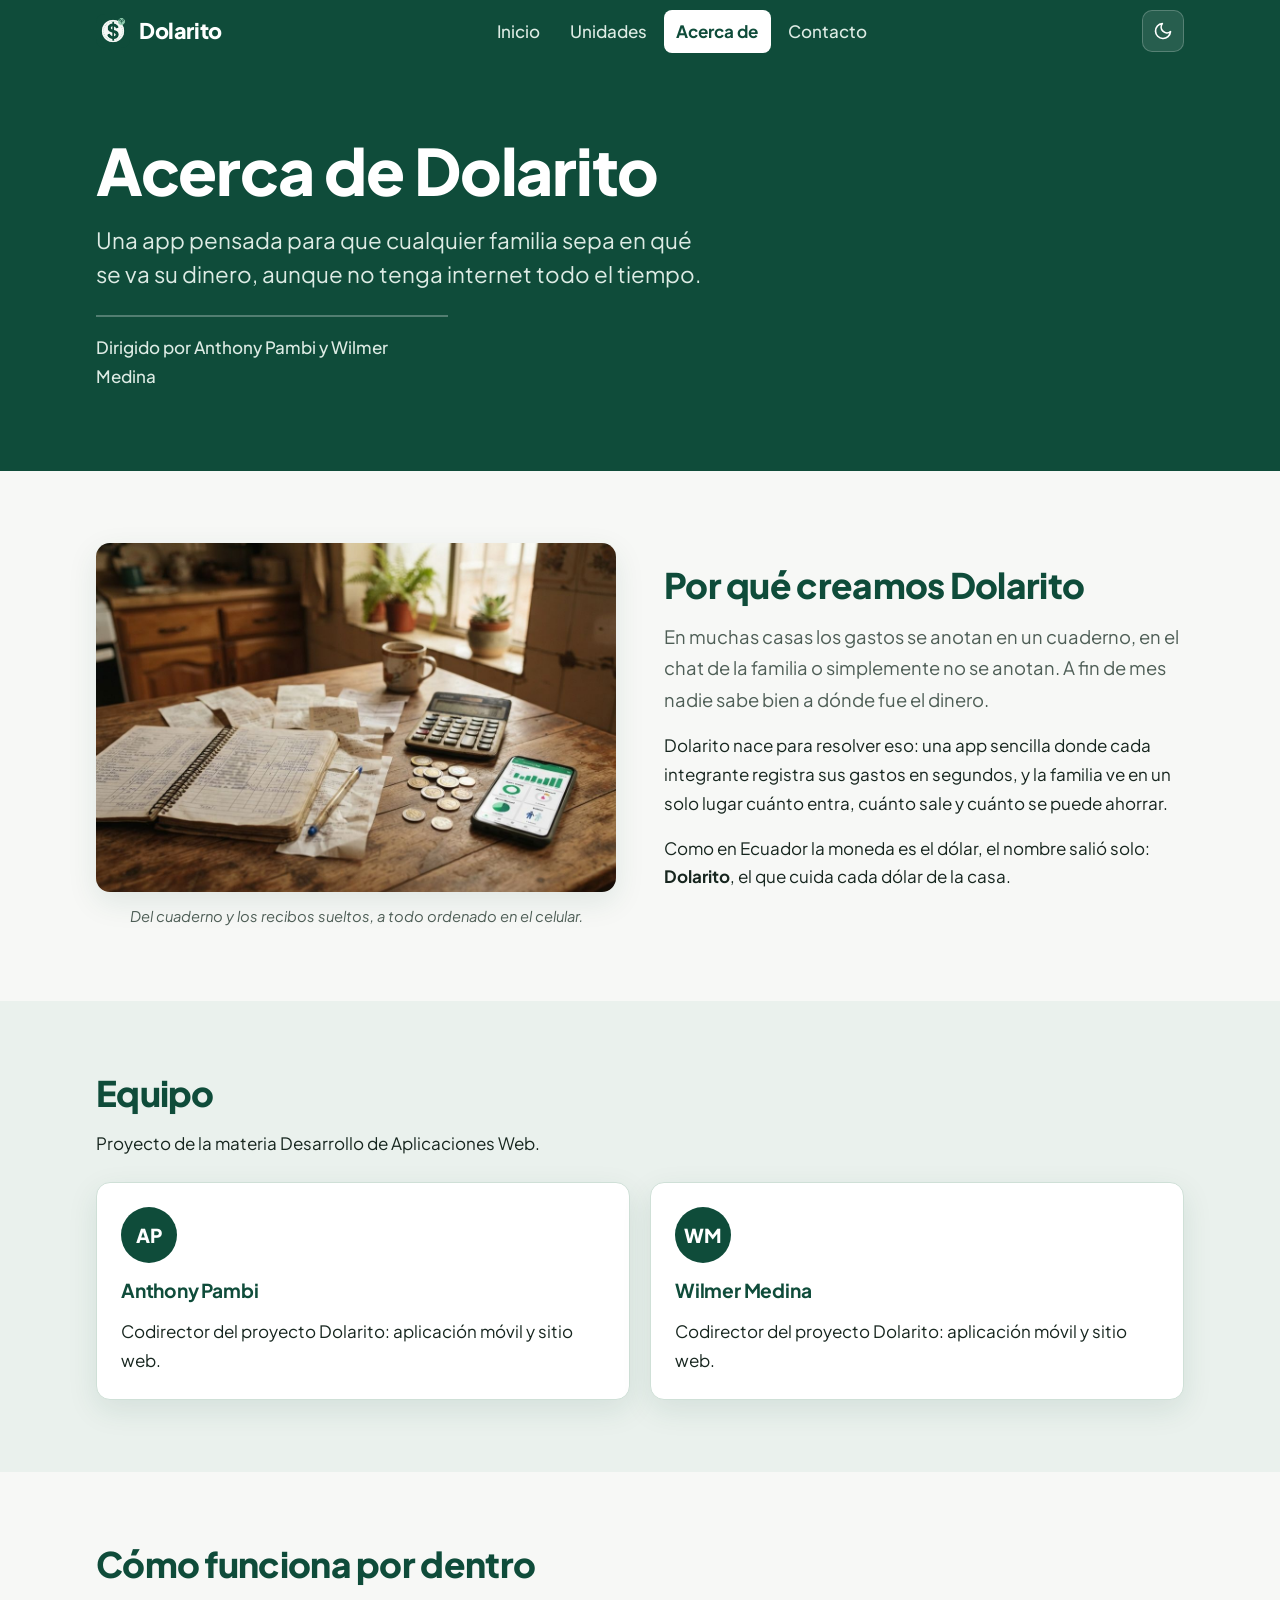
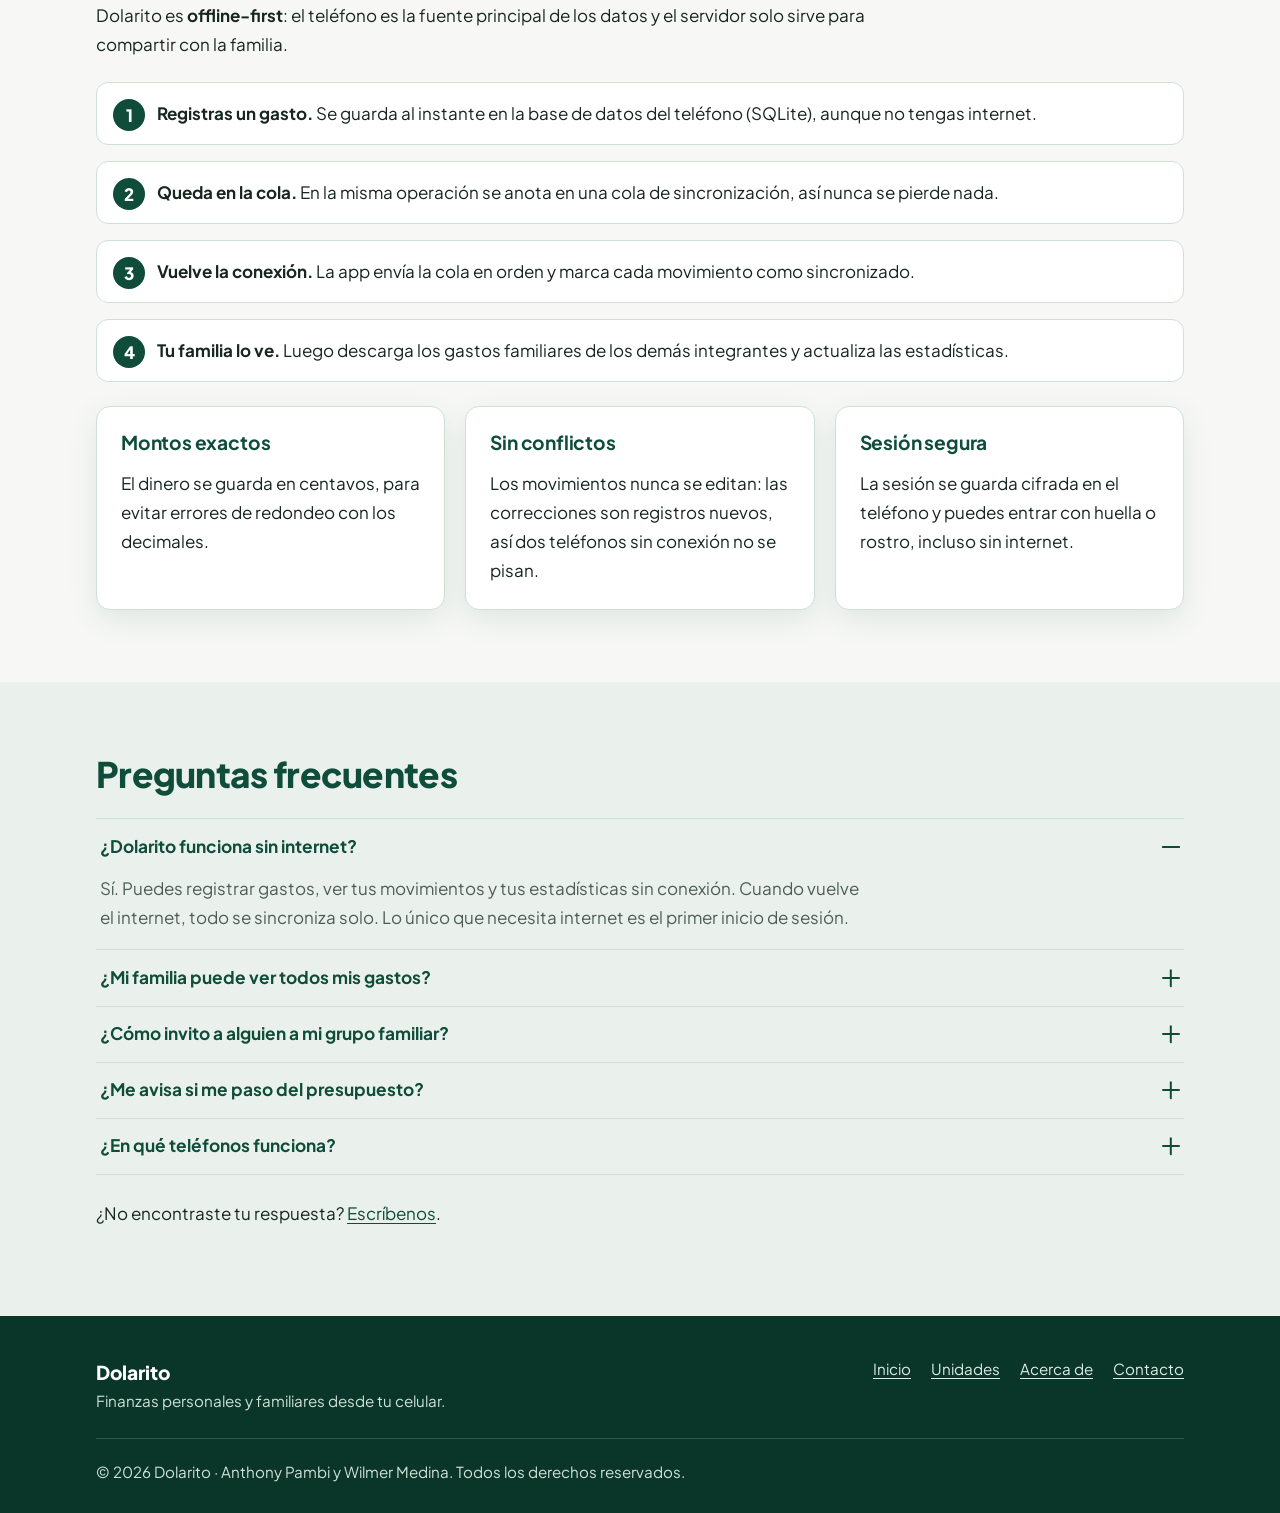
==== acerca.html @ 71ed3ffb "Actualizacion/Dolarito" ====
<!DOCTYPE html>
<html lang="es">

<head>
    <meta charset="UTF-8">
    <meta name="viewport" content="width=device-width, initial-scale=1.0">
    <title>Acerca de | Dolarito</title>
    <meta name="description" content="Conoce al equipo detrás de Dolarito, cómo funciona la app por dentro y las respuestas a las preguntas más frecuentes.">
    <meta name="theme-color" content="#0F4C3A">
    <link rel="icon" type="image/png" href="imagenes/dolarito-icono-1024.png">

    <link rel="preconnect" href="https://fonts.googleapis.com">
    <link rel="preconnect" href="https://fonts.gstatic.com" crossorigin>
    <link href="https://fonts.googleapis.com/css2?family=Plus+Jakarta+Sans:wght@400;500;600;700;800&display=swap" rel="stylesheet">
    <link rel="stylesheet" href="css/styles.css">

    <script>
        (function () {
            var d = document.documentElement, t = null;
            d.classList.add("js");
            try { t = localStorage.getItem("dolarito-tema"); } catch (e) {}
            if (!t && window.matchMedia && matchMedia("(prefers-color-scheme: dark)").matches) t = "dark";
            if (t === "dark") d.setAttribute("data-theme", "dark");
        })();
    </script>
    <script src="js/main.js" defer></script>
</head>

<body>
    <a class="salto" href="#contenido">Saltar al contenido</a>

    <header class="cabecera">
        <div class="contenedor cabecera__interior">
            <a class="marca" href="index.html"><img src="imagenes/dolarito-icono-1024.png" alt="" width="36" height="36">Dolarito</a>

            <div class="cabecera__acciones">
                <button class="boton-icono" type="button" id="boton-tema" aria-pressed="false" aria-label="Activar modo oscuro">
                    <svg class="icono-luna" viewBox="0 0 24 24" fill="none" stroke="currentColor" stroke-width="2" stroke-linecap="round" stroke-linejoin="round" aria-hidden="true"><path d="M21 12.8A9 9 0 1 1 11.2 3a7 7 0 0 0 9.8 9.8z"/></svg>
                    <svg class="icono-sol" viewBox="0 0 24 24" fill="none" stroke="currentColor" stroke-width="2" stroke-linecap="round" aria-hidden="true"><circle cx="12" cy="12" r="4.5"/><path d="M12 2v2M12 20v2M4.9 4.9l1.4 1.4M17.7 17.7l1.4 1.4M2 12h2M20 12h2M4.9 19.1l1.4-1.4M17.7 6.3l1.4-1.4"/></svg>
                </button>
                <button class="boton-icono menu-boton" type="button" aria-expanded="false" aria-controls="menu-principal" aria-label="Abrir menú">
                    <span class="hamburguesa" aria-hidden="true"></span>
                </button>
            </div>

            <nav class="navegacion" id="menu-principal" aria-label="Principal">
                <ul class="menu">
                    <li><a href="index.html">Inicio</a></li>
                    <li><a href="unidades.html">Unidades</a></li>
                    <li><a href="acerca.html" aria-current="page">Acerca de</a></li>
                    <li><a href="index.html#contacto">Contacto</a></li>
                </ul>
            </nav>
        </div>
    </header>

    <main id="contenido">

        <section class="portada" aria-labelledby="titulo-portada">
            <div class="contenedor portada__interior">
                <div class="portada__texto">
                    <h1 class="titulo" id="titulo-portada">Acerca de Dolarito</h1>
                    <p class="portada__lema">Una app pensada para que cualquier familia sepa en qué se va su dinero, aunque no tenga internet todo el tiempo.</p>
                    <p class="autor">Dirigido por Anthony Pambi y Wilmer Medina</p>
                </div>
            </div>
        </section>

        <section class="seccion" aria-labelledby="titulo-historia">
            <div class="contenedor revelar">
                <article class="historia">
                    <figure class="figura">
                        <img class="foto" src="imagenes/historia.jpg" alt="Mesa de cocina con un cuaderno de cuentas, recibos, calculadora, monedas y un celular con una app de finanzas" width="1100" height="738" loading="lazy">
                        <figcaption>Del cuaderno y los recibos sueltos, a todo ordenado en el celular.</figcaption>
                    </figure>
                    <div>
                    <h2 class="titulo" id="titulo-historia">Por qué creamos Dolarito</h2>
                    <p class="entradilla">En muchas casas los gastos se anotan en un cuaderno, en el chat de la familia o simplemente no se anotan. A fin de mes nadie sabe bien a dónde fue el dinero.</p>
                    <p>Dolarito nace para resolver eso: una app sencilla donde cada integrante registra sus gastos en segundos, y la familia ve en un solo lugar cuánto entra, cuánto sale y cuánto se puede ahorrar.</p>
                    <p>Como en Ecuador la moneda es el dólar, el nombre salió solo: <strong>Dolarito</strong>, el que cuida cada dólar de la casa.</p>
                    </div>
                </article>
            </div>
        </section>

        <section class="seccion seccion--suave" aria-labelledby="titulo-equipo">
            <div class="contenedor revelar">
                <h2 class="titulo" id="titulo-equipo">Equipo</h2>
                <p>Proyecto de la materia Desarrollo de Aplicaciones Web.</p>

                <div class="tarjetas">
                    <article class="tarjeta">
                        <div class="avatar" aria-hidden="true">AP</div>
                        <h3>Anthony Pambi</h3>
                        <p>Codirector del proyecto Dolarito: aplicación móvil y sitio web.</p>
                    </article>
                    <article class="tarjeta">
                        <div class="avatar" aria-hidden="true">WM</div>
                        <h3>Wilmer Medina</h3>
                        <p>Codirector del proyecto Dolarito: aplicación móvil y sitio web.</p>
                    </article>
                </div>
            </div>
        </section>

        <section class="seccion" aria-labelledby="titulo-funciona">
            <div class="contenedor revelar">
                <h2 class="titulo" id="titulo-funciona">Cómo funciona por dentro</h2>
                <p>Dolarito es <strong>offline-first</strong>: el teléfono es la fuente principal de los datos y el servidor solo sirve para compartir con la familia.</p>

                <ol class="pasos">
                    <li><strong>Registras un gasto.</strong> Se guarda al instante en la base de datos del teléfono (SQLite), aunque no tengas internet.</li>
                    <li><strong>Queda en la cola.</strong> En la misma operación se anota en una cola de sincronización, así nunca se pierde nada.</li>
                    <li><strong>Vuelve la conexión.</strong> La app envía la cola en orden y marca cada movimiento como sincronizado.</li>
                    <li><strong>Tu familia lo ve.</strong> Luego descarga los gastos familiares de los demás integrantes y actualiza las estadísticas.</li>
                </ol>

                <div class="tarjetas tarjetas--tres">
                    <article class="tarjeta">
                        <h3>Montos exactos</h3>
                        <p>El dinero se guarda en centavos, para evitar errores de redondeo con los decimales.</p>
                    </article>
                    <article class="tarjeta">
                        <h3>Sin conflictos</h3>
                        <p>Los movimientos nunca se editan: las correcciones son registros nuevos, así dos teléfonos sin conexión no se pisan.</p>
                    </article>
                    <article class="tarjeta">
                        <h3>Sesión segura</h3>
                        <p>La sesión se guarda cifrada en el teléfono y puedes entrar con huella o rostro, incluso sin internet.</p>
                    </article>
                </div>
            </div>
        </section>

        <section class="seccion seccion--suave" id="preguntas" aria-labelledby="titulo-preguntas">
            <div class="contenedor revelar">
                <h2 class="titulo" id="titulo-preguntas">Preguntas frecuentes</h2>

                <div class="acordeon">
                    <div class="acordeon__item">
                        <h3>
                            <button class="acordeon__boton" type="button" aria-expanded="true" aria-controls="faq-1" id="faq-boton-1">
                                ¿Dolarito funciona sin internet?
                                <span class="acordeon__icono" aria-hidden="true"></span>
                            </button>
                        </h3>
                        <div class="acordeon__panel" id="faq-1" role="region" aria-labelledby="faq-boton-1">
                            <div class="acordeon__contenido">
                                <p>Sí. Puedes registrar gastos, ver tus movimientos y tus estadísticas sin conexión. Cuando vuelve el internet, todo se sincroniza solo. Lo único que necesita internet es el primer inicio de sesión.</p>
                            </div>
                        </div>
                    </div>

                    <div class="acordeon__item">
                        <h3>
                            <button class="acordeon__boton" type="button" aria-expanded="true" aria-controls="faq-2" id="faq-boton-2">
                                ¿Mi familia puede ver todos mis gastos?
                                <span class="acordeon__icono" aria-hidden="true"></span>
                            </button>
                        </h3>
                        <div class="acordeon__panel" id="faq-2" role="region" aria-labelledby="faq-boton-2">
                            <div class="acordeon__contenido">
                                <p>No. Solo se comparten los gastos que marcas como familiares. Además, el administrador del grupo elige si los demás ven el detalle de cada gasto o solo los totales.</p>
                            </div>
                        </div>
                    </div>

                    <div class="acordeon__item">
                        <h3>
                            <button class="acordeon__boton" type="button" aria-expanded="true" aria-controls="faq-3" id="faq-boton-3">
                                ¿Cómo invito a alguien a mi grupo familiar?
                                <span class="acordeon__icono" aria-hidden="true"></span>
                            </button>
                        </h3>
                        <div class="acordeon__panel" id="faq-3" role="region" aria-labelledby="faq-boton-3">
                            <div class="acordeon__contenido">
                                <p>Desde la pantalla Grupo familiar puedes compartir una invitación con un código QR, por WhatsApp, por correo o copiando el enlace.</p>
                            </div>
                        </div>
                    </div>

                    <div class="acordeon__item">
                        <h3>
                            <button class="acordeon__boton" type="button" aria-expanded="true" aria-controls="faq-4" id="faq-boton-4">
                                ¿Me avisa si me paso del presupuesto?
                                <span class="acordeon__icono" aria-hidden="true"></span>
                            </button>
                        </h3>
                        <div class="acordeon__panel" id="faq-4" role="region" aria-labelledby="faq-boton-4">
                            <div class="acordeon__contenido">
                                <p>Sí. Al guardar un gasto, la app te avisa cuando una categoría llega al 80 % y al 100 % del presupuesto que definiste.</p>
                            </div>
                        </div>
                    </div>

                    <div class="acordeon__item">
                        <h3>
                            <button class="acordeon__boton" type="button" aria-expanded="true" aria-controls="faq-5" id="faq-boton-5">
                                ¿En qué teléfonos funciona?
                                <span class="acordeon__icono" aria-hidden="true"></span>
                            </button>
                        </h3>
                        <div class="acordeon__panel" id="faq-5" role="region" aria-labelledby="faq-boton-5">
                            <div class="acordeon__contenido">
                                <p>Está hecha con Flutter, así que un mismo código funciona en Android y en iPhone.</p>
                            </div>
                        </div>
                    </div>
                </div>

                <p style="margin-top:1.5rem">¿No encontraste tu respuesta? <a href="index.html#contacto">Escríbenos</a>.</p>
            </div>
        </section>

    </main>

    <footer class="pie">
        <div class="contenedor pie__interior">
            <div>
                <p class="pie__marca">Dolarito</p>
                <p>Finanzas personales y familiares desde tu celular.</p>
            </div>
            <nav aria-label="Pie de página">
                <ul class="pie__menu">
                    <li><a href="index.html">Inicio</a></li>
                    <li><a href="unidades.html">Unidades</a></li>
                    <li><a href="acerca.html">Acerca de</a></li>
                    <li><a href="index.html#contacto">Contacto</a></li>
                </ul>
            </nav>
            <p class="pie__legal">© <span data-anio>2026</span> Dolarito · Anthony Pambi y Wilmer Medina. Todos los derechos reservados.</p>
        </div>
    </footer>
</body>

</html>
---- css/styles.css ----
/* ============================================================
   Dolarito · hoja de estilos
   Paleta: verde #0F4C3A · fondo #F7F8F6 · tipografía Plus Jakarta Sans
   ============================================================ */

:root {
    --verde: #0F4C3A;
    --verde-hondo: #0A3629;
    --fondo: #F7F8F6;
    --suave: #EAF1ED;
    --menta: #CFE0D7;
    --tinta: #17261F;
    --apagado: #4E5E56;
    --blanco: #FFFFFF;

    /* Tokens que cambian con el tema */
    --acento: #0F4C3A;
    --acento-hondo: #0A3629;
    --superficie: #FFFFFF;
    --borde: #CFE0D7;
    --campo-borde: #9DB5A9;
    --placeholder: #6B7B73;
    --peligro: #B3412E;
    --ingreso: #1E7A4C;
    --sombra: 0 10px 30px rgba(15, 76, 58, 0.10);

    --fuente: "Plus Jakarta Sans", system-ui, -apple-system, "Segoe UI", Roboto, sans-serif;
    --ancho: 68rem;
    --radio: 14px;

    color-scheme: light;
}

/* ---------- Tema oscuro (se activa con el botón de la cabecera) ---------- */
:root[data-theme="dark"] {
    --fondo: #0D1411;
    --suave: #131E19;
    --menta: #2A3B33;
    --tinta: #E3ECE7;
    --apagado: #A7B7AF;

    --acento: #8FD3B2;
    --acento-hondo: #B5E5CD;
    --superficie: #18241E;
    --borde: #2A3B33;
    --campo-borde: #4C6358;
    --placeholder: #8A9A92;
    --peligro: #FF9C87;
    --ingreso: #9BE3BC;
    --sombra: 0 10px 30px rgba(0, 0, 0, 0.35);

    color-scheme: dark;
}

/* ---------- Base ---------- */
*,
*::before,
*::after {
    box-sizing: border-box;
}

html {
    scroll-padding-top: 5rem;
}

@media (prefers-reduced-motion: no-preference) {
    html {
        scroll-behavior: smooth;
    }
}

body {
    margin: 0;
    font-family: var(--fuente);
    font-size: 1.0625rem;
    line-height: 1.7;
    color: var(--tinta);
    background: var(--fondo);
    transition: background-color 0.3s, color 0.3s;
}

img {
    display: block;
    max-width: 100%;
    height: auto;
}

p {
    margin: 0 0 1rem;
    max-width: 65ch;
}

a {
    color: var(--acento);
    text-underline-offset: 3px;
}

a:hover {
    color: var(--acento-hondo);
}

:focus-visible {
    outline: 3px solid var(--acento);
    outline-offset: 3px;
}

.contenedor {
    width: min(100% - 2.5rem, var(--ancho));
    margin-inline: auto;
}

/* ---------- Títulos ---------- */
h1,
h2,
h3 {
    margin: 0 0 1rem;
    line-height: 1.15;
    letter-spacing: -0.02em;
    color: var(--acento);
}

h1 {
    font-size: clamp(2.4rem, 6.5vw, 4rem);
    font-weight: 800;
}

h2 {
    font-size: clamp(1.6rem, 3.6vw, 2.2rem);
    font-weight: 800;
}

h3 {
    margin-top: 2rem;
    font-size: 1.2rem;
    font-weight: 700;
    letter-spacing: -0.01em;
}

.entradilla {
    font-size: 1.15rem;
    color: var(--apagado);
}

/* ---------- Accesibilidad: salto al contenido ---------- */
.salto {
    position: absolute;
    left: 1rem;
    top: -4rem;
    padding: 0.6rem 1rem;
    background: var(--blanco);
    color: var(--verde);
    font-weight: 700;
    border-radius: 8px;
    z-index: 20;
}

.salto:focus {
    top: 1rem;
}

.visualmente-oculto {
    position: absolute;
    width: 1px;
    height: 1px;
    overflow: hidden;
    clip-path: inset(50%);
    white-space: nowrap;
}

/* ---------- Cabecera y menú (fijo arriba) ---------- */
.cabecera {
    position: sticky;
    top: 0;
    z-index: 10;
    background: var(--verde);
    transition: box-shadow 0.3s;
}

.cabecera--sombra {
    box-shadow: 0 6px 20px rgba(0, 0, 0, 0.22);
}

.cabecera__interior {
    display: flex;
    flex-wrap: wrap;
    align-items: center;
    justify-content: space-between;
    gap: 0.25rem 1.5rem;
    padding-block: 0.6rem;
}

.marca {
    display: inline-flex;
    align-items: center;
    gap: 0.6rem;
    color: var(--blanco);
    font-size: 1.35rem;
    font-weight: 800;
    letter-spacing: -0.02em;
    text-decoration: none;
}

.marca:hover {
    color: var(--blanco);
}

.marca img {
    width: 2.1rem;
    height: 2.1rem;
    border-radius: 22%;
}

.cabecera__acciones {
    display: flex;
    gap: 0.4rem;
    order: 3;
}

.boton-icono {
    display: grid;
    place-items: center;
    width: 2.6rem;
    height: 2.6rem;
    padding: 0;
    color: var(--blanco);
    background: rgba(255, 255, 255, 0.10);
    border: 1px solid rgba(255, 255, 255, 0.22);
    border-radius: 10px;
    cursor: pointer;
    transition: background-color 0.2s;
}

.boton-icono:hover {
    background: rgba(255, 255, 255, 0.2);
}

.boton-icono svg {
    width: 1.25rem;
    height: 1.25rem;
}

/* Sol en tema oscuro, luna en tema claro */
.icono-sol {
    display: none;
}

[data-theme="dark"] .icono-sol {
    display: block;
}

[data-theme="dark"] .icono-luna {
    display: none;
}

/* Sin JavaScript los botones no hacen nada: se ocultan */
html:not(.js) .boton-icono {
    display: none;
}

.menu-boton {
    display: none;
}

.hamburguesa,
.hamburguesa::before,
.hamburguesa::after {
    display: block;
    width: 1.25rem;
    height: 2px;
    background: currentColor;
    border-radius: 2px;
    transition: transform 0.25s, opacity 0.25s;
}

.hamburguesa {
    position: relative;
}

.hamburguesa::before,
.hamburguesa::after {
    content: "";
    position: absolute;
    left: 0;
}

.hamburguesa::before {
    top: -6px;
}

.hamburguesa::after {
    top: 6px;
}

.menu-boton[aria-expanded="true"] .hamburguesa {
    background: transparent;
}

.menu-boton[aria-expanded="true"] .hamburguesa::before {
    transform: translateY(6px) rotate(45deg);
}

.menu-boton[aria-expanded="true"] .hamburguesa::after {
    transform: translateY(-6px) rotate(-45deg);
}

.navegacion {
    order: 2;
}

.menu {
    display: flex;
    flex-wrap: wrap;
    gap: 0.25rem;
    margin: 0;
    padding: 0;
    list-style: none;
}

.menu a {
    display: block;
    padding: 0.45rem 0.8rem;
    color: #DDEBE4;
    font-weight: 500;
    text-decoration: none;
    border-radius: 8px;
    transition: background-color 0.2s, color 0.2s;
}

.menu a:hover {
    color: var(--blanco);
    background: rgba(255, 255, 255, 0.12);
}

.menu a[aria-current="page"] {
    color: var(--verde);
    background: var(--blanco);
    font-weight: 700;
}

.cabecera :focus-visible {
    outline-color: var(--blanco);
}

/* ---------- Portada ---------- */
.portada {
    background: var(--verde);
    color: var(--blanco);
    overflow: hidden;
}

.portada__interior {
    display: grid;
    gap: 2rem;
    align-items: center;
    padding-block: 3rem 3.5rem;
}

.portada .titulo {
    color: var(--blanco);
}

.portada__lema {
    font-size: clamp(1.1rem, 2.4vw, 1.4rem);
    line-height: 1.5;
    color: #DDEBE4;
}

.portada__acciones {
    display: flex;
    flex-wrap: wrap;
    gap: 0.75rem;
    margin-top: 1.5rem;
}

.autor {
    margin: 1.5rem 0 0;
    padding-top: 1rem;
    border-top: 2px solid rgba(255, 255, 255, 0.28);
    max-width: 22rem;
    font-weight: 500;
    color: #DDEBE4;
}

.portada__icono {
    width: min(55%, 15rem);
    border-radius: 22%;
    box-shadow: 0 18px 40px rgba(0, 0, 0, 0.3);
}

@media (prefers-reduced-motion: no-preference) {
    .portada__icono {
        animation: flotar 6s ease-in-out infinite;
    }
}

@keyframes flotar {
    0%,
    100% {
        transform: translateY(0) rotate(-2deg);
    }

    50% {
        transform: translateY(-12px) rotate(2deg);
    }
}

/* ---------- Botones ---------- */
.boton {
    display: inline-block;
    justify-self: start;
    padding: 0.8rem 1.6rem;
    font: inherit;
    font-weight: 700;
    color: var(--blanco);
    background: var(--verde);
    border: 2px solid var(--verde);
    border-radius: 10px;
    text-decoration: none;
    cursor: pointer;
    transition: background-color 0.2s, transform 0.2s;
}

.boton:hover {
    color: var(--blanco);
    background: var(--verde-hondo);
    border-color: var(--verde-hondo);
}

.boton:active {
    transform: translateY(1px);
}

.boton:disabled {
    opacity: 0.7;
    cursor: progress;
}

.boton--claro {
    color: var(--verde);
    background: var(--blanco);
    border-color: var(--blanco);
}

.boton--claro:hover {
    color: var(--verde-hondo);
    background: #DDEBE4;
    border-color: #DDEBE4;
}

.boton--borde {
    color: var(--blanco);
    background: transparent;
    border-color: rgba(255, 255, 255, 0.55);
}

.boton--borde:hover {
    background: rgba(255, 255, 255, 0.12);
    border-color: var(--blanco);
}

/* ---------- Secciones ---------- */
.seccion {
    padding-block: 3.5rem;
}

.seccion--suave {
    background: var(--suave);
    transition: background-color 0.3s;
}

.figura {
    margin: 0 0 1.75rem;
}

/* La imagen se muestra completa, sin recortes */
.figura img {
    width: 100%;
    height: auto;
    border-radius: var(--radio);
    box-shadow: var(--sombra);
}

/* La foto es vertical: se limita el ancho para que no quede demasiado alta */
.proyecto .figura {
    width: 100%;
    max-width: 24rem;
    margin: 0 auto;
}

.proyecto {
    display: grid;
    gap: 1.75rem;
    align-items: center;
}

.figura figcaption {
    margin-top: 0.75rem;
    font-size: 0.92rem;
    font-style: italic;
    text-align: center;
    color: var(--apagado);
}

/* Frase destacada al inicio de un bloque de texto */
.destacado {
    margin-bottom: 1.25rem;
    font-size: clamp(1.25rem, 2.6vw, 1.6rem);
    font-weight: 700;
    line-height: 1.35;
    color: var(--tinta);
}

/* Puntos clave con icono */
.puntos-clave {
    display: grid;
    gap: 1.1rem;
    margin: 1.5rem 0 1.75rem;
    padding: 0;
    list-style: none;
}

.puntos-clave li {
    display: grid;
    grid-template-columns: auto 1fr;
    gap: 1rem;
    align-items: start;
}

.puntos-clave__icono {
    display: grid;
    place-items: center;
    width: 2.75rem;
    height: 2.75rem;
    color: var(--acento);
    background: var(--suave);
    border-radius: 12px;
}

.puntos-clave__icono svg {
    width: 1.4rem;
    height: 1.4rem;
}

.puntos-clave strong {
    display: block;
    color: var(--acento);
}

.puntos-clave p {
    margin: 0;
    font-size: 0.98rem;
    color: var(--apagado);
}

/* Fotos e ilustraciones */
.foto {
    width: 100%;
    height: auto;
    border-radius: var(--radio);
    box-shadow: var(--sombra);
}

/* En tema oscuro se bajan un poco las fotos claras para que no deslumbren */
[data-theme="dark"] .figura img,
[data-theme="dark"] .foto,
[data-theme="dark"] .ilustracion {
    filter: brightness(0.88);
}

.con-imagen {
    display: grid;
    gap: 2rem;
    align-items: center;
}

.ilustracion {
    width: min(100%, 17rem);
    margin-inline: auto;
    border-radius: 28px;
    box-shadow: var(--sombra);
}

@media (prefers-reduced-motion: no-preference) {
    .ilustracion {
        animation: flotar 7s ease-in-out infinite;
    }
}

.encabezado-con-imagen {
    display: grid;
    gap: 1.5rem;
    align-items: center;
}

.encabezado-con-imagen .foto {
    aspect-ratio: 16 / 10;
    object-fit: cover;
}

.historia {
    display: grid;
    gap: 2rem;
    align-items: center;
}

.historia .figura {
    margin: 0;
}

.portada__foto {
    justify-self: center;
    width: min(100%, 22rem);
    border-radius: 24px;
    box-shadow: 0 18px 40px rgba(0, 0, 0, 0.3);
}

/* Aparición suave al hacer scroll (solo si hay JavaScript) */
.js .revelar {
    opacity: 0;
    transform: translateY(18px);
    transition: opacity 0.6s ease, transform 0.6s ease;
}

.js .revelar.visible {
    opacity: 1;
    transform: none;
}

/* ---------- Listas de definición (beneficios y stack) ---------- */
.lista-datos {
    display: grid;
    gap: 1.25rem 2rem;
    margin: 0;
}

.lista-datos > div {
    padding-top: 0.75rem;
    border-top: 3px solid var(--acento);
}

.lista-datos dt {
    font-weight: 800;
    font-size: 1.1rem;
    color: var(--acento);
}

.lista-datos dd {
    margin: 0.25rem 0 0;
    color: var(--apagado);
}

.dos-columnas {
    display: grid;
    gap: 1rem 3rem;
}

.dos-columnas h3 {
    margin-top: 0.5rem;
}

/* ---------- Calculadora de ahorro ---------- */
.calculadora {
    display: grid;
    gap: 1.5rem;
    margin-top: 1.5rem;
    padding: 1.5rem;
    background: var(--superficie);
    border: 1px solid var(--borde);
    border-radius: var(--radio);
    box-shadow: var(--sombra);
}

.calculadora fieldset {
    display: grid;
    gap: 1.1rem;
    margin: 0;
    padding: 0;
    border: 0;
}

.calculadora input[type="range"] {
    padding: 0;
    accent-color: var(--verde);
    background: transparent;
    border: 0;
}

.calculadora__resultado {
    display: grid;
    align-content: center;
    gap: 0.4rem;
    padding: 1.5rem;
    color: var(--blanco);
    background: var(--verde);
    border-radius: 12px;
}

.calculadora__resultado p {
    margin: 0;
    color: #CFE3D9;
}

.calculadora__cifra {
    font-size: clamp(2rem, 6vw, 2.8rem);
    font-weight: 800;
    line-height: 1.1;
    color: var(--blanco);
}

.barra {
    height: 0.6rem;
    margin-top: 0.5rem;
    overflow: hidden;
    background: rgba(255, 255, 255, 0.18);
    border-radius: 99px;
}

.barra__relleno {
    display: block;
    width: 0;
    height: 100%;
    background: #9BE3BC;
    border-radius: inherit;
    transition: width 0.4s ease;
}

/* ---------- Tarjetas (artículos) ---------- */
.tarjetas {
    display: grid;
    gap: 1.25rem;
    margin-top: 1.5rem;
}

.tarjeta {
    padding: 1.5rem;
    background: var(--superficie);
    border: 1px solid var(--borde);
    border-radius: var(--radio);
    box-shadow: var(--sombra);
    transition: transform 0.25s, box-shadow 0.25s;
}

.tarjeta:hover {
    transform: translateY(-4px);
}

.tarjeta h3 {
    margin-top: 0;
}

.tarjeta p:last-child {
    margin-bottom: 0;
}

.avatar {
    display: grid;
    place-items: center;
    width: 3.5rem;
    height: 3.5rem;
    margin-bottom: 1rem;
    font-size: 1.2rem;
    font-weight: 800;
    color: var(--blanco);
    background: var(--verde);
    border-radius: 50%;
}

.pasos {
    display: grid;
    gap: 1rem;
    margin: 1.5rem 0 0;
    padding: 0;
    list-style: none;
    counter-reset: paso;
}

.pasos li {
    position: relative;
    padding: 1rem 1rem 1rem 3.75rem;
    background: var(--superficie);
    border: 1px solid var(--borde);
    border-radius: 12px;
    counter-increment: paso;
}

.pasos li::before {
    content: counter(paso);
    position: absolute;
    left: 1rem;
    top: 1rem;
    display: grid;
    place-items: center;
    width: 2rem;
    height: 2rem;
    font-weight: 800;
    color: var(--blanco);
    background: var(--verde);
    border-radius: 50%;
}

/* ---------- Carrusel de pantallas ---------- */
.carrusel {
    margin-top: 2rem;
}

.carrusel__pista {
    display: flex;
    overflow-x: auto;
    scroll-snap-type: x mandatory;
    scrollbar-width: none;
    border-radius: var(--radio);
}

.carrusel__pista::-webkit-scrollbar {
    display: none;
}

.diapositiva {
    display: grid;
    gap: 2rem;
    align-items: center;
    flex: 0 0 100%;
    padding: 1.5rem;
    scroll-snap-align: start;
    background: var(--superficie);
    border: 1px solid var(--borde);
    border-radius: var(--radio);
}

.diapositiva h3 {
    margin-top: 0;
}

.diapositiva ul {
    margin: 0;
    padding-left: 1.2rem;
    color: var(--apagado);
}

.carrusel__controles {
    display: flex;
    flex-wrap: wrap;
    align-items: center;
    justify-content: center;
    gap: 0.75rem;
    margin-top: 1rem;
}

html:not(.js) .carrusel__controles {
    display: none;
}

.carrusel__boton {
    display: grid;
    place-items: center;
    width: 2.75rem;
    height: 2.75rem;
    padding: 0;
    font: inherit;
    font-size: 1.2rem;
    font-weight: 700;
    color: var(--blanco);
    background: var(--verde);
    border: 0;
    border-radius: 50%;
    cursor: pointer;
}

.carrusel__boton:hover {
    background: var(--verde-hondo);
}

.carrusel__boton svg {
    width: 1.1rem;
    height: 1.1rem;
}

.carrusel__puntos {
    display: flex;
    gap: 0.5rem;
}

.carrusel__punto {
    width: 0.75rem;
    height: 0.75rem;
    padding: 0;
    background: var(--campo-borde);
    border: 0;
    border-radius: 99px;
    cursor: pointer;
    transition: width 0.3s, background-color 0.3s;
}

.carrusel__punto[aria-current="true"] {
    width: 2rem;
    background: var(--acento);
}

/* Teléfono dibujado con CSS */
.telefono {
    justify-self: center;
    width: min(100%, 15.5rem);
    padding: 0.9rem 0.75rem 1.1rem;
    font-size: 0.78rem;
    line-height: 1.4;
    color: #17201C;
    background: #F7F8F6;
    border: 8px solid #17201C;
    border-radius: 2rem;
    box-shadow: 0 18px 40px rgba(0, 0, 0, 0.18);
}

.telefono::before {
    content: "";
    display: block;
    width: 4.5rem;
    height: 0.9rem;
    margin: -0.4rem auto 0.7rem;
    background: #17201C;
    border-radius: 99px;
}

.telefono__titulo {
    margin-bottom: 0.6rem;
    font-size: 0.95rem;
    font-weight: 800;
    color: #0F4C3A;
}

.telefono__hero {
    padding: 0.8rem;
    color: #FFFFFF;
    background: #0F4C3A;
    border-radius: 12px;
}

.telefono__hero small {
    display: block;
    color: #CFE3D9;
}

.telefono__hero strong {
    display: block;
    font-size: 1.35rem;
    font-weight: 800;
}

.telefono__fila {
    display: flex;
    justify-content: space-between;
    gap: 0.5rem;
    margin-top: 0.4rem;
    padding: 0.5rem 0.6rem;
    background: #FFFFFF;
    border: 1px solid #E4E8E5;
    border-radius: 9px;
}

.telefono__chips {
    display: flex;
    flex-wrap: wrap;
    gap: 0.3rem;
    margin-top: 0.5rem;
}

.telefono__chips span {
    padding: 0.15rem 0.55rem;
    background: #EEF3F0;
    border-radius: 99px;
}

.telefono__chips .activo {
    color: #FFFFFF;
    background: #0F4C3A;
}

.telefono__barras {
    display: flex;
    align-items: flex-end;
    gap: 0.35rem;
    height: 5rem;
    margin-top: 0.6rem;
    padding: 0.5rem;
    background: #FFFFFF;
    border: 1px solid #E4E8E5;
    border-radius: 9px;
}

.telefono__barras span {
    flex: 1;
    background: #4E9A76;
    border-radius: 4px 4px 0 0;
}

.telefono__barras span:nth-child(even) {
    background: #0F4C3A;
}

.telefono__tarjeta-credito {
    padding: 0.8rem;
    color: #FFFFFF;
    background: linear-gradient(135deg, #243240, #3B4F63);
    border-radius: 12px;
}

.telefono__tarjeta-credito strong {
    display: block;
    margin-top: 1rem;
    letter-spacing: 0.12em;
}

.neg {
    color: #B3412E;
    font-weight: 700;
}

.pos {
    color: #1E7A4C;
    font-weight: 700;
}

/* ---------- Acordeón (preguntas frecuentes) ---------- */
.acordeon {
    margin-top: 1.5rem;
    border-top: 1px solid var(--borde);
}

.acordeon__item {
    border-bottom: 1px solid var(--borde);
}

.acordeon__item h3 {
    margin: 0;
    font-size: 1.08rem;
}

.acordeon__boton {
    display: flex;
    align-items: center;
    justify-content: space-between;
    gap: 1rem;
    width: 100%;
    padding: 1.1rem 0.25rem;
    font: inherit;
    font-weight: 700;
    text-align: left;
    color: var(--acento);
    background: none;
    border: 0;
    cursor: pointer;
}

.acordeon__icono {
    flex: none;
    position: relative;
    width: 1.1rem;
    height: 1.1rem;
}

.acordeon__icono::before,
.acordeon__icono::after {
    content: "";
    position: absolute;
    top: 50%;
    left: 0;
    width: 100%;
    height: 2px;
    margin-top: -1px;
    background: currentColor;
    border-radius: 2px;
    transition: transform 0.3s;
}

.acordeon__icono::after {
    transform: rotate(90deg);
}

.acordeon__boton[aria-expanded="true"] .acordeon__icono::after {
    transform: rotate(0deg);
}

html:not(.js) .acordeon__icono {
    display: none;
}

.js .acordeon__panel {
    display: grid;
    grid-template-rows: 0fr;
    visibility: hidden;
    transition: grid-template-rows 0.3s ease, visibility 0.3s;
}

.js .acordeon__panel.abierto {
    grid-template-rows: 1fr;
    visibility: visible;
}

.acordeon__contenido {
    overflow: hidden;
}

.acordeon__contenido p {
    padding: 0 0.25rem 1.1rem;
    margin: 0;
    color: var(--apagado);
}

/* ---------- Contacto y formulario ---------- */
.contacto {
    display: grid;
    gap: 2rem;
}

form {
    display: grid;
    gap: 1.1rem;
    padding: 1.5rem;
    background: var(--superficie);
    border: 1px solid var(--borde);
    border-radius: var(--radio);
    transition: background-color 0.3s;
}

.campo {
    display: grid;
    gap: 0.35rem;
}

label {
    font-weight: 700;
    font-size: 0.95rem;
}

input,
textarea,
select {
    width: 100%;
    padding: 0.75rem 0.9rem;
    font: inherit;
    color: var(--tinta);
    background: var(--fondo);
    border: 1.5px solid var(--campo-borde);
    border-radius: 10px;
    transition: border-color 0.2s;
}

textarea {
    resize: vertical;
    min-height: 8rem;
}

input::placeholder,
textarea::placeholder {
    color: var(--placeholder);
}

input:focus-visible,
textarea:focus-visible,
select:focus-visible {
    outline: 3px solid var(--acento);
    outline-offset: 1px;
    border-color: var(--acento);
}

.campo__ayuda {
    margin: 0;
    font-size: 0.88rem;
    color: var(--apagado);
}

.campo__error {
    margin: 0;
    font-size: 0.9rem;
    font-weight: 600;
    color: var(--peligro);
}

.campo__error:empty {
    display: none;
}

.campo--error input,
.campo--error textarea,
.campo--error select {
    border-color: var(--peligro);
}

.campo--ok input,
.campo--ok textarea,
.campo--ok select {
    border-color: var(--ingreso);
}

.campo--casilla {
    grid-template-columns: auto 1fr;
    align-items: start;
    column-gap: 0.6rem;
}

.campo--casilla input {
    width: 1.15rem;
    height: 1.15rem;
    margin-top: 0.3rem;
    accent-color: var(--verde);
}

.campo--casilla label {
    font-weight: 500;
}

.campo--casilla .campo__error {
    grid-column: 1 / -1;
}

.oculto-bot {
    display: none;
}

/* ---------- Página de gracias ---------- */
.gracias {
    display: grid;
    justify-items: start;
    gap: 0.5rem;
    padding-block: 5rem;
}

.gracias__icono {
    display: grid;
    place-items: center;
    width: 4.5rem;
    height: 4.5rem;
    margin-bottom: 1rem;
    color: var(--blanco);
    background: var(--verde);
    border-radius: 50%;
}

.gracias__icono svg {
    width: 2.2rem;
    height: 2.2rem;
}

/* ---------- Pie de página ---------- */
.pie {
    padding-block: 2.5rem 1.75rem;
    color: #CFE0D7;
    background: var(--verde-hondo);
    font-size: 0.95rem;
}

.pie__interior {
    display: grid;
    gap: 1.5rem;
}

.pie p {
    margin: 0;
    max-width: none;
}

.pie__marca {
    font-size: 1.2rem;
    font-weight: 800;
    color: var(--blanco);
}

.pie__menu {
    display: flex;
    flex-wrap: wrap;
    gap: 0.5rem 1.25rem;
    margin: 0;
    padding: 0;
    list-style: none;
}

.pie a {
    color: #DDEBE4;
}

.pie a:hover {
    color: var(--blanco);
}

.pie :focus-visible {
    outline-color: var(--blanco);
}

.pie__legal {
    padding-top: 1.25rem;
    border-top: 1px solid rgba(255, 255, 255, 0.15);
}

/* ---------- Móvil: menú desplegable ---------- */
@media (max-width: 47.99rem) {
    .js .menu-boton {
        display: grid;
    }

    .js .cabecera__acciones {
        order: 2;
    }

    .js .navegacion {
        order: 3;
        flex-basis: 100%;
        display: none;
    }

    .js .cabecera--abierta .navegacion {
        display: block;
    }

    .js .menu {
        flex-direction: column;
        padding-block: 0.5rem 0.75rem;
    }

    .js .menu a {
        padding: 0.7rem 0.9rem;
    }

    /* Sin JavaScript, el menú queda visible en una sola fila */
    html:not(.js) .menu {
        gap: 0;
        margin-inline: -0.55rem;
    }

    html:not(.js) .menu a {
        padding: 0.4rem 0.55rem;
        font-size: 0.92rem;
    }
}

/* ---------- Pantallas medianas y grandes ---------- */
@media (min-width: 48rem) {
    .portada__interior {
        grid-template-columns: 1.4fr 1fr;
        padding-block: 4.5rem 5rem;
    }

    .portada__icono {
        justify-self: end;
        width: min(100%, 17rem);
    }

    .lista-datos--dos {
        grid-template-columns: repeat(2, 1fr);
    }

    .dos-columnas {
        grid-template-columns: repeat(2, 1fr);
    }

    .proyecto {
        grid-template-columns: minmax(0, 24rem) 1fr;
        gap: 3.5rem;
    }

    .con-imagen {
        grid-template-columns: 1fr 15rem;
        gap: 3rem;
    }

    .encabezado-con-imagen {
        grid-template-columns: 1.2fr 1fr;
        gap: 3rem;
        margin-bottom: 0.5rem;
    }

    .historia {
        grid-template-columns: 1fr 1fr;
        gap: 3rem;
    }

    .portada__foto {
        justify-self: end;
    }

    .contacto {
        grid-template-columns: 1fr 1.2fr;
        gap: 3rem;
        align-items: start;
    }

    .seccion {
        padding-block: 4.5rem;
    }

    .calculadora {
        grid-template-columns: 1.2fr 1fr;
        padding: 2rem;
    }

    .tarjetas {
        grid-template-columns: repeat(2, 1fr);
    }

    .tarjetas--tres {
        grid-template-columns: repeat(3, 1fr);
    }

    .diapositiva {
        grid-template-columns: auto 1fr;
        gap: 3rem;
        padding: 2.5rem 3rem;
    }

    .pie__interior {
        grid-template-columns: 1fr auto;
        align-items: start;
    }

    .pie__legal {
        grid-column: 1 / -1;
    }
}

/* ---------- Accesibilidad: movimiento reducido ---------- */
/* Se usa !important para que esta regla gane siempre sobre cualquier
   animación, transición o desplazamiento suave definido en otra parte. */
@media (prefers-reduced-motion: reduce) {
    *,
    *::before,
    *::after {
        animation-duration: 0.01ms !important;
        animation-iteration-count: 1 !important;
        transition-duration: 0.01ms !important;
        scroll-behavior: auto !important;
    }
}
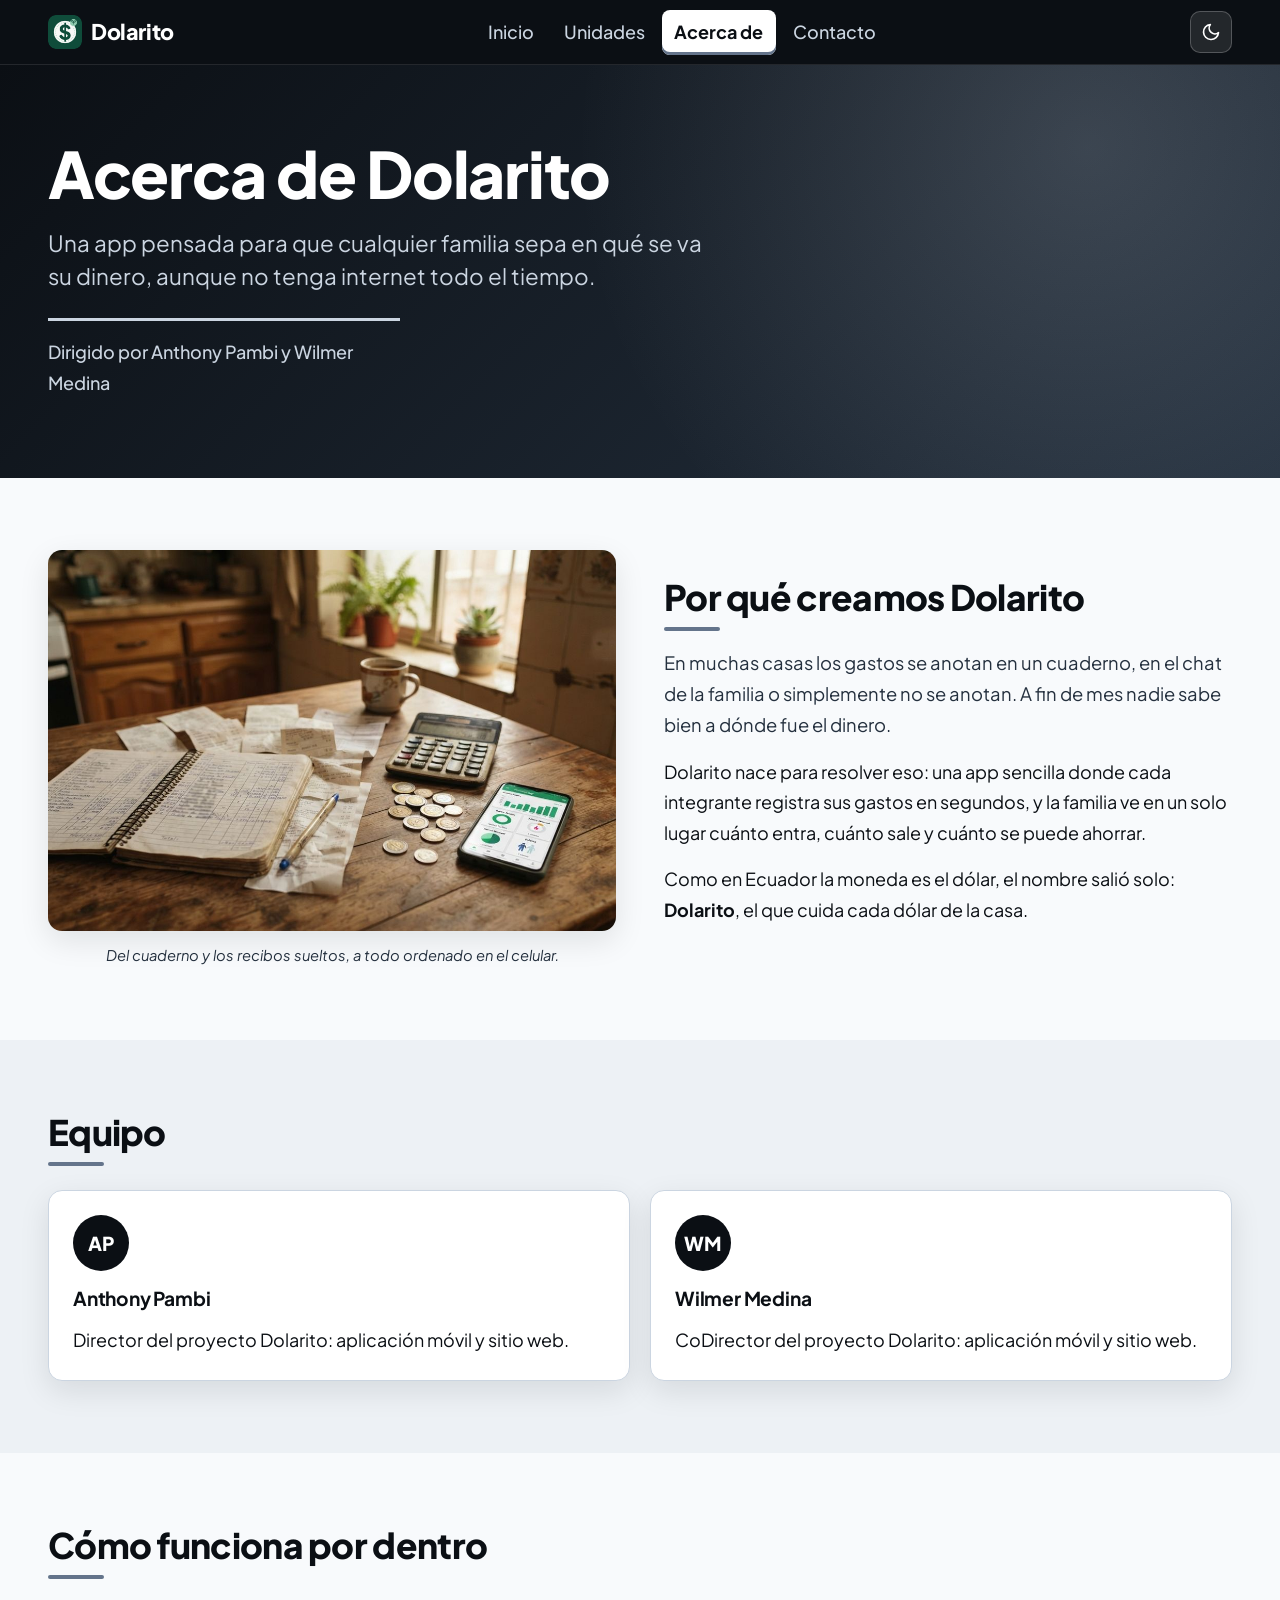
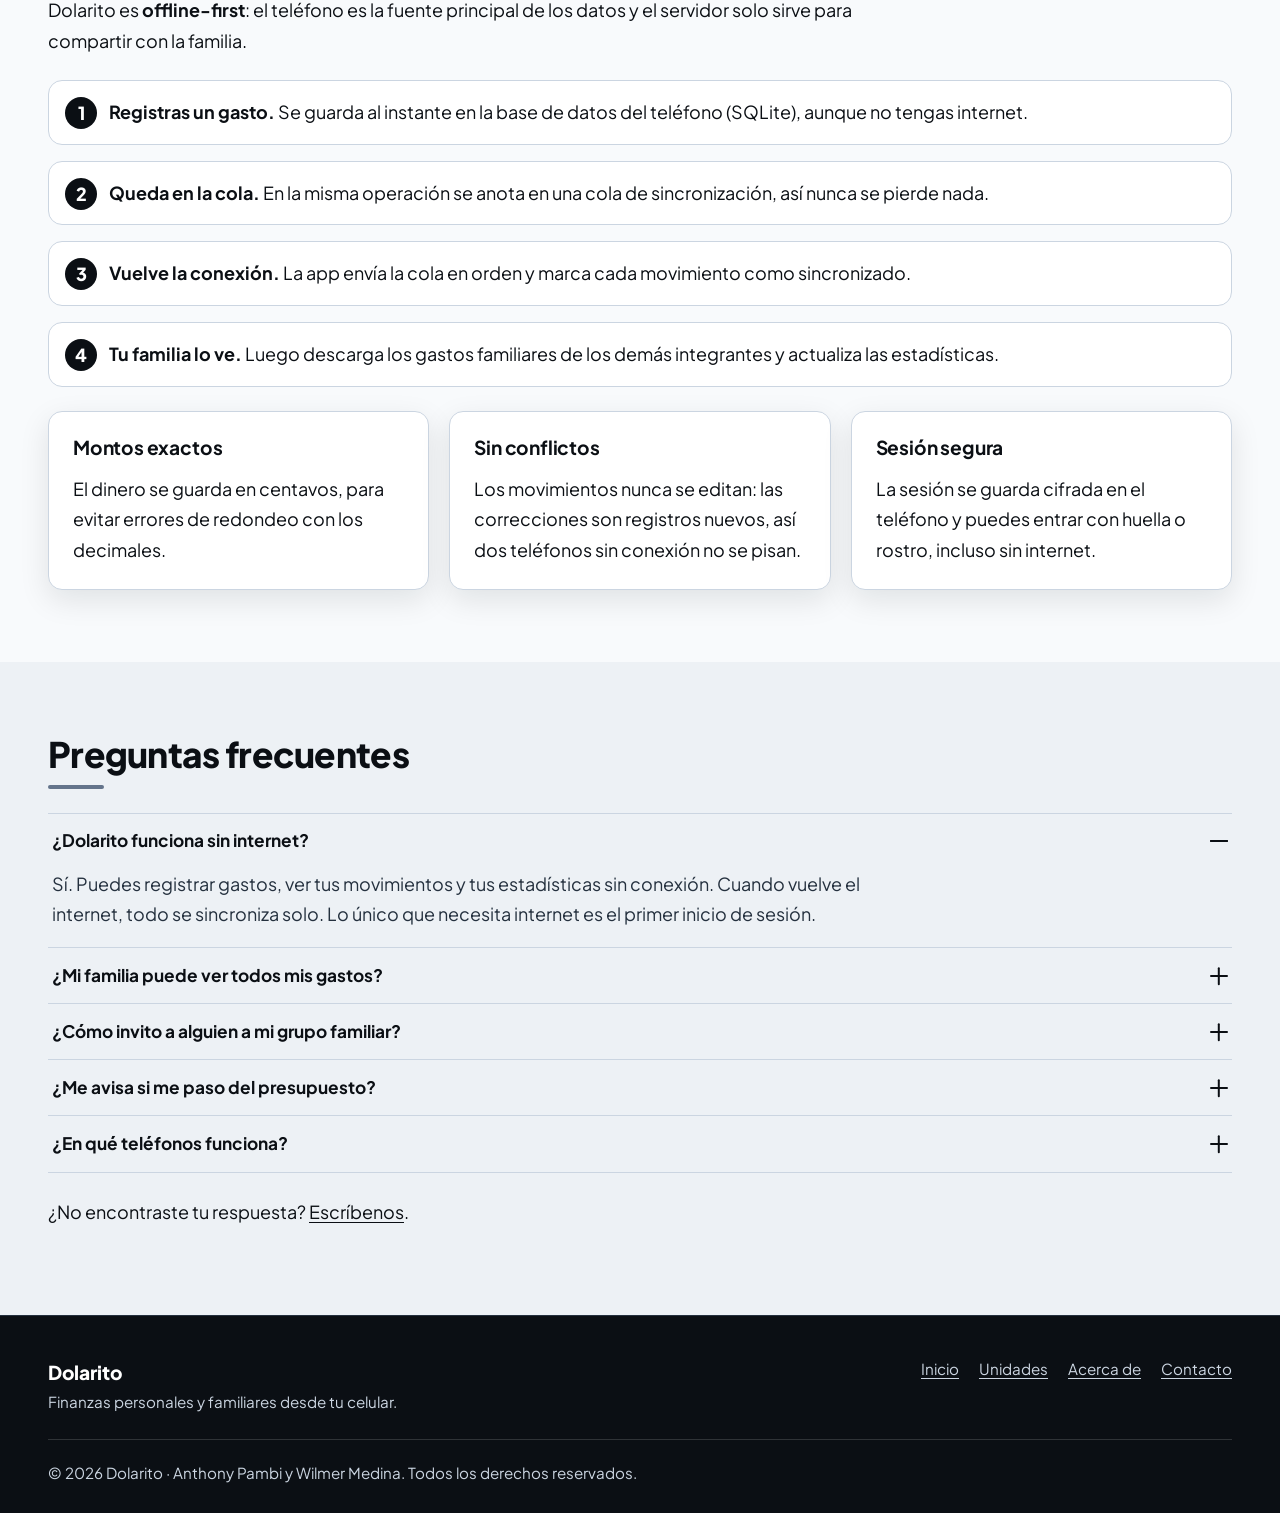
==== commit ebcd1511: "cambios de refactorización y mejoras" ====
--- a/acerca.html
+++ b/acerca.html
@@ -5,25 +5,27 @@
     <meta charset="UTF-8">
     <meta name="viewport" content="width=device-width, initial-scale=1.0">
     <title>Acerca de | Dolarito</title>
-    <meta name="description" content="Conoce al equipo detrás de Dolarito, cómo funciona la app por dentro y las respuestas a las preguntas más frecuentes.">
+    <meta name="description"
+        content="Conoce al equipo detrás de Dolarito, cómo funciona la app por dentro y las respuestas a las preguntas más frecuentes.">
     <meta name="theme-color" content="#0F4C3A">
     <link rel="icon" type="image/png" href="imagenes/dolarito-icono-1024.png">
 
     <link rel="preconnect" href="https://fonts.googleapis.com">
     <link rel="preconnect" href="https://fonts.gstatic.com" crossorigin>
-    <link href="https://fonts.googleapis.com/css2?family=Plus+Jakarta+Sans:wght@400;500;600;700;800&display=swap" rel="stylesheet">
-    <link rel="stylesheet" href="css/styles.css">
+    <link href="https://fonts.googleapis.com/css2?family=Plus+Jakarta+Sans:wght@400;500;600;700;800&display=swap"
+        rel="stylesheet">
+    <link rel="stylesheet" href="css/styles2.css">
 
     <script>
         (function () {
             var d = document.documentElement, t = null;
             d.classList.add("js");
-            try { t = localStorage.getItem("dolarito-tema"); } catch (e) {}
+            try { t = localStorage.getItem("dolarito-tema"); } catch (e) { }
             if (!t && window.matchMedia && matchMedia("(prefers-color-scheme: dark)").matches) t = "dark";
             if (t === "dark") d.setAttribute("data-theme", "dark");
         })();
     </script>
-    <script src="js/main.js" defer></script>
+    <script src="js/main2.js" defer></script>
 </head>
 
 <body>
@@ -31,14 +33,25 @@
 
     <header class="cabecera">
         <div class="contenedor cabecera__interior">
-            <a class="marca" href="index.html"><img src="imagenes/dolarito-icono-1024.png" alt="" width="36" height="36">Dolarito</a>
+            <a class="marca" href="index.html"><img src="imagenes/dolarito-icono-1024.png" alt="" width="36"
+                    height="36">Dolarito</a>
 
             <div class="cabecera__acciones">
-                <button class="boton-icono" type="button" id="boton-tema" aria-pressed="false" aria-label="Activar modo oscuro">
-                    <svg class="icono-luna" viewBox="0 0 24 24" fill="none" stroke="currentColor" stroke-width="2" stroke-linecap="round" stroke-linejoin="round" aria-hidden="true"><path d="M21 12.8A9 9 0 1 1 11.2 3a7 7 0 0 0 9.8 9.8z"/></svg>
-                    <svg class="icono-sol" viewBox="0 0 24 24" fill="none" stroke="currentColor" stroke-width="2" stroke-linecap="round" aria-hidden="true"><circle cx="12" cy="12" r="4.5"/><path d="M12 2v2M12 20v2M4.9 4.9l1.4 1.4M17.7 17.7l1.4 1.4M2 12h2M20 12h2M4.9 19.1l1.4-1.4M17.7 6.3l1.4-1.4"/></svg>
+                <button class="boton-icono" type="button" id="boton-tema" aria-pressed="false"
+                    aria-label="Activar modo oscuro">
+                    <svg class="icono-luna" viewBox="0 0 24 24" fill="none" stroke="currentColor" stroke-width="2"
+                        stroke-linecap="round" stroke-linejoin="round" aria-hidden="true">
+                        <path d="M21 12.8A9 9 0 1 1 11.2 3a7 7 0 0 0 9.8 9.8z" />
+                    </svg>
+                    <svg class="icono-sol" viewBox="0 0 24 24" fill="none" stroke="currentColor" stroke-width="2"
+                        stroke-linecap="round" aria-hidden="true">
+                        <circle cx="12" cy="12" r="4.5" />
+                        <path
+                            d="M12 2v2M12 20v2M4.9 4.9l1.4 1.4M17.7 17.7l1.4 1.4M2 12h2M20 12h2M4.9 19.1l1.4-1.4M17.7 6.3l1.4-1.4" />
+                    </svg>
                 </button>
-                <button class="boton-icono menu-boton" type="button" aria-expanded="false" aria-controls="menu-principal" aria-label="Abrir menú">
+                <button class="boton-icono menu-boton" type="button" aria-expanded="false"
+                    aria-controls="menu-principal" aria-label="Abrir menú">
                     <span class="hamburguesa" aria-hidden="true"></span>
                 </button>
             </div>
@@ -60,7 +73,8 @@
             <div class="contenedor portada__interior">
                 <div class="portada__texto">
                     <h1 class="titulo" id="titulo-portada">Acerca de Dolarito</h1>
-                    <p class="portada__lema">Una app pensada para que cualquier familia sepa en qué se va su dinero, aunque no tenga internet todo el tiempo.</p>
+                    <p class="portada__lema">Una app pensada para que cualquier familia sepa en qué se va su dinero,
+                        aunque no tenga internet todo el tiempo.</p>
                     <p class="autor">Dirigido por Anthony Pambi y Wilmer Medina</p>
                 </div>
             </div>
@@ -70,14 +84,20 @@
             <div class="contenedor revelar">
                 <article class="historia">
                     <figure class="figura">
-                        <img class="foto" src="imagenes/historia.jpg" alt="Mesa de cocina con un cuaderno de cuentas, recibos, calculadora, monedas y un celular con una app de finanzas" width="1100" height="738" loading="lazy">
+                        <img class="foto" src="imagenes/historia.jpg"
+                            alt="Mesa de cocina con un cuaderno de cuentas, recibos, calculadora, monedas y un celular con una app de finanzas"
+                            width="1100" height="738" loading="lazy">
                         <figcaption>Del cuaderno y los recibos sueltos, a todo ordenado en el celular.</figcaption>
                     </figure>
                     <div>
-                    <h2 class="titulo" id="titulo-historia">Por qué creamos Dolarito</h2>
-                    <p class="entradilla">En muchas casas los gastos se anotan en un cuaderno, en el chat de la familia o simplemente no se anotan. A fin de mes nadie sabe bien a dónde fue el dinero.</p>
-                    <p>Dolarito nace para resolver eso: una app sencilla donde cada integrante registra sus gastos en segundos, y la familia ve en un solo lugar cuánto entra, cuánto sale y cuánto se puede ahorrar.</p>
-                    <p>Como en Ecuador la moneda es el dólar, el nombre salió solo: <strong>Dolarito</strong>, el que cuida cada dólar de la casa.</p>
+                        <h2 class="titulo" id="titulo-historia">Por qué creamos Dolarito</h2>
+                        <p class="entradilla">En muchas casas los gastos se anotan en un cuaderno, en el chat de la
+                            familia o simplemente no se anotan. A fin de mes nadie sabe bien a dónde fue el dinero.</p>
+                        <p>Dolarito nace para resolver eso: una app sencilla donde cada integrante registra sus gastos
+                            en segundos, y la familia ve en un solo lugar cuánto entra, cuánto sale y cuánto se puede
+                            ahorrar.</p>
+                        <p>Como en Ecuador la moneda es el dólar, el nombre salió solo: <strong>Dolarito</strong>, el
+                            que cuida cada dólar de la casa.</p>
                     </div>
                 </article>
             </div>
@@ -86,18 +106,16 @@
         <section class="seccion seccion--suave" aria-labelledby="titulo-equipo">
             <div class="contenedor revelar">
                 <h2 class="titulo" id="titulo-equipo">Equipo</h2>
-                <p>Proyecto de la materia Desarrollo de Aplicaciones Web.</p>
-
                 <div class="tarjetas">
                     <article class="tarjeta">
                         <div class="avatar" aria-hidden="true">AP</div>
                         <h3>Anthony Pambi</h3>
-                        <p>Codirector del proyecto Dolarito: aplicación móvil y sitio web.</p>
+                        <p>Director del proyecto Dolarito: aplicación móvil y sitio web.</p>
                     </article>
                     <article class="tarjeta">
                         <div class="avatar" aria-hidden="true">WM</div>
                         <h3>Wilmer Medina</h3>
-                        <p>Codirector del proyecto Dolarito: aplicación móvil y sitio web.</p>
+                        <p>CoDirector del proyecto Dolarito: aplicación móvil y sitio web.</p>
                     </article>
                 </div>
             </div>
@@ -106,13 +124,18 @@
         <section class="seccion" aria-labelledby="titulo-funciona">
             <div class="contenedor revelar">
                 <h2 class="titulo" id="titulo-funciona">Cómo funciona por dentro</h2>
-                <p>Dolarito es <strong>offline-first</strong>: el teléfono es la fuente principal de los datos y el servidor solo sirve para compartir con la familia.</p>
+                <p>Dolarito es <strong>offline-first</strong>: el teléfono es la fuente principal de los datos y el
+                    servidor solo sirve para compartir con la familia.</p>
 
                 <ol class="pasos">
-                    <li><strong>Registras un gasto.</strong> Se guarda al instante en la base de datos del teléfono (SQLite), aunque no tengas internet.</li>
-                    <li><strong>Queda en la cola.</strong> En la misma operación se anota en una cola de sincronización, así nunca se pierde nada.</li>
-                    <li><strong>Vuelve la conexión.</strong> La app envía la cola en orden y marca cada movimiento como sincronizado.</li>
-                    <li><strong>Tu familia lo ve.</strong> Luego descarga los gastos familiares de los demás integrantes y actualiza las estadísticas.</li>
+                    <li><strong>Registras un gasto.</strong> Se guarda al instante en la base de datos del teléfono
+                        (SQLite), aunque no tengas internet.</li>
+                    <li><strong>Queda en la cola.</strong> En la misma operación se anota en una cola de sincronización,
+                        así nunca se pierde nada.</li>
+                    <li><strong>Vuelve la conexión.</strong> La app envía la cola en orden y marca cada movimiento como
+                        sincronizado.</li>
+                    <li><strong>Tu familia lo ve.</strong> Luego descarga los gastos familiares de los demás integrantes
+                        y actualiza las estadísticas.</li>
                 </ol>
 
                 <div class="tarjetas tarjetas--tres">
@@ -122,11 +145,13 @@
                     </article>
                     <article class="tarjeta">
                         <h3>Sin conflictos</h3>
-                        <p>Los movimientos nunca se editan: las correcciones son registros nuevos, así dos teléfonos sin conexión no se pisan.</p>
+                        <p>Los movimientos nunca se editan: las correcciones son registros nuevos, así dos teléfonos sin
+                            conexión no se pisan.</p>
                     </article>
                     <article class="tarjeta">
                         <h3>Sesión segura</h3>
-                        <p>La sesión se guarda cifrada en el teléfono y puedes entrar con huella o rostro, incluso sin internet.</p>
+                        <p>La sesión se guarda cifrada en el teléfono y puedes entrar con huella o rostro, incluso sin
+                            internet.</p>
                     </article>
                 </div>
             </div>
@@ -139,63 +164,73 @@
                 <div class="acordeon">
                     <div class="acordeon__item">
                         <h3>
-                            <button class="acordeon__boton" type="button" aria-expanded="true" aria-controls="faq-1" id="faq-boton-1">
+                            <button class="acordeon__boton" type="button" aria-expanded="true" aria-controls="faq-1"
+                                id="faq-boton-1">
                                 ¿Dolarito funciona sin internet?
                                 <span class="acordeon__icono" aria-hidden="true"></span>
                             </button>
                         </h3>
                         <div class="acordeon__panel" id="faq-1" role="region" aria-labelledby="faq-boton-1">
                             <div class="acordeon__contenido">
-                                <p>Sí. Puedes registrar gastos, ver tus movimientos y tus estadísticas sin conexión. Cuando vuelve el internet, todo se sincroniza solo. Lo único que necesita internet es el primer inicio de sesión.</p>
-                            </div>
-                        </div>
-                    </div>
-
-                    <div class="acordeon__item">
-                        <h3>
-                            <button class="acordeon__boton" type="button" aria-expanded="true" aria-controls="faq-2" id="faq-boton-2">
+                                <p>Sí. Puedes registrar gastos, ver tus movimientos y tus estadísticas sin conexión.
+                                    Cuando vuelve el internet, todo se sincroniza solo. Lo único que necesita internet
+                                    es el primer inicio de sesión.</p>
+                            </div>
+                        </div>
+                    </div>
+
+                    <div class="acordeon__item">
+                        <h3>
+                            <button class="acordeon__boton" type="button" aria-expanded="true" aria-controls="faq-2"
+                                id="faq-boton-2">
                                 ¿Mi familia puede ver todos mis gastos?
                                 <span class="acordeon__icono" aria-hidden="true"></span>
                             </button>
                         </h3>
                         <div class="acordeon__panel" id="faq-2" role="region" aria-labelledby="faq-boton-2">
                             <div class="acordeon__contenido">
-                                <p>No. Solo se comparten los gastos que marcas como familiares. Además, el administrador del grupo elige si los demás ven el detalle de cada gasto o solo los totales.</p>
-                            </div>
-                        </div>
-                    </div>
-
-                    <div class="acordeon__item">
-                        <h3>
-                            <button class="acordeon__boton" type="button" aria-expanded="true" aria-controls="faq-3" id="faq-boton-3">
+                                <p>No. Solo se comparten los gastos que marcas como familiares. Además, el administrador
+                                    del grupo elige si los demás ven el detalle de cada gasto o solo los totales.</p>
+                            </div>
+                        </div>
+                    </div>
+
+                    <div class="acordeon__item">
+                        <h3>
+                            <button class="acordeon__boton" type="button" aria-expanded="true" aria-controls="faq-3"
+                                id="faq-boton-3">
                                 ¿Cómo invito a alguien a mi grupo familiar?
                                 <span class="acordeon__icono" aria-hidden="true"></span>
                             </button>
                         </h3>
                         <div class="acordeon__panel" id="faq-3" role="region" aria-labelledby="faq-boton-3">
                             <div class="acordeon__contenido">
-                                <p>Desde la pantalla Grupo familiar puedes compartir una invitación con un código QR, por WhatsApp, por correo o copiando el enlace.</p>
-                            </div>
-                        </div>
-                    </div>
-
-                    <div class="acordeon__item">
-                        <h3>
-                            <button class="acordeon__boton" type="button" aria-expanded="true" aria-controls="faq-4" id="faq-boton-4">
+                                <p>Desde la pantalla Grupo familiar puedes compartir una invitación con un código QR,
+                                    por WhatsApp, por correo o copiando el enlace.</p>
+                            </div>
+                        </div>
+                    </div>
+
+                    <div class="acordeon__item">
+                        <h3>
+                            <button class="acordeon__boton" type="button" aria-expanded="true" aria-controls="faq-4"
+                                id="faq-boton-4">
                                 ¿Me avisa si me paso del presupuesto?
                                 <span class="acordeon__icono" aria-hidden="true"></span>
                             </button>
                         </h3>
                         <div class="acordeon__panel" id="faq-4" role="region" aria-labelledby="faq-boton-4">
                             <div class="acordeon__contenido">
-                                <p>Sí. Al guardar un gasto, la app te avisa cuando una categoría llega al 80 % y al 100 % del presupuesto que definiste.</p>
-                            </div>
-                        </div>
-                    </div>
-
-                    <div class="acordeon__item">
-                        <h3>
-                            <button class="acordeon__boton" type="button" aria-expanded="true" aria-controls="faq-5" id="faq-boton-5">
+                                <p>Sí. Al guardar un gasto, la app te avisa cuando una categoría llega al 80 % y al 100
+                                    % del presupuesto que definiste.</p>
+                            </div>
+                        </div>
+                    </div>
+
+                    <div class="acordeon__item">
+                        <h3>
+                            <button class="acordeon__boton" type="button" aria-expanded="true" aria-controls="faq-5"
+                                id="faq-boton-5">
                                 ¿En qué teléfonos funciona?
                                 <span class="acordeon__icono" aria-hidden="true"></span>
                             </button>
@@ -208,7 +243,8 @@
                     </div>
                 </div>
 
-                <p style="margin-top:1.5rem">¿No encontraste tu respuesta? <a href="index.html#contacto">Escríbenos</a>.</p>
+                <p style="margin-top:1.5rem">¿No encontraste tu respuesta? <a href="index.html#contacto">Escríbenos</a>.
+                </p>
             </div>
         </section>
 
@@ -228,9 +264,10 @@
                     <li><a href="index.html#contacto">Contacto</a></li>
                 </ul>
             </nav>
-            <p class="pie__legal">© <span data-anio>2026</span> Dolarito · Anthony Pambi y Wilmer Medina. Todos los derechos reservados.</p>
+            <p class="pie__legal">© <span data-anio>2026</span> Dolarito · Anthony Pambi y Wilmer Medina. Todos los
+                derechos reservados.</p>
         </div>
     </footer>
 </body>
 
-</html>
+</html>
--- a/css/styles2.css
+++ b/css/styles2.css
@@ -0,0 +1,1404 @@
+/* ============================================================
+   Dolarito · hoja de estilos
+   Paleta: Cumplimiento Carbón · Tipografía: Plus Jakarta Sans
+
+   Índice
+   1. Variables (paleta y tema oscuro)
+   2. Base y tipografía
+   3. Accesibilidad
+   4. Cabecera y menú
+   5. Botones
+   6. Portada
+   7. Secciones, imágenes y diseños de columnas
+   8. Componentes: tarjetas, calculadora, carrusel, acordeón
+   9. Formulario y página de gracias
+   10. Pie de página
+   11. Responsivo, impresión y movimiento reducido
+   ============================================================ */
+
+/* ============================================================
+   1. VARIABLES
+   ============================================================ */
+:root {
+    /* Paleta fija: Cumplimiento Carbón */
+    --carbon-900: #0b0f14;
+    --carbon-700: #24303e;
+    --carbon-500: #64748b;
+    --carbon-300: #cbd5e1;
+    --carbon-50: #f8fafc;
+    --blanco: #fff;
+
+    /* Colores con significado propio (no cambian con el tema) */
+    --rojo: #b3412e;
+    --verde-ok: #1e7f43;
+
+    /* Transparencias sobre fondos oscuros */
+    --vidrio: rgba(255, 255, 255, 0.1);
+    --vidrio-fuerte: rgba(255, 255, 255, 0.2);
+    --vidrio-borde: rgba(255, 255, 255, 0.22);
+
+    /* Tokens que cambian con el tema */
+    --primario: var(--carbon-900); /* cabecera, botones, resultados */
+    --primario-hover: var(--carbon-700);
+    --sobre-primario: var(--carbon-300); /* texto claro sobre el primario */
+    --realce: var(--carbon-500); /* líneas y detalles de énfasis */
+
+    --fondo: var(--carbon-50);
+    --suave: #edf1f5;
+    --superficie: var(--blanco);
+    --borde: var(--carbon-300);
+    --tinta: var(--carbon-900);
+    --apagado: var(--carbon-700);
+    --acento: var(--carbon-900); /* títulos, enlaces, foco */
+    --acento-hover: var(--carbon-700);
+    --campo-borde: var(--carbon-500);
+    --placeholder: var(--carbon-500);
+    --peligro: var(--rojo); /* también lo usa el JavaScript */
+    --ingreso: var(--verde-ok);
+    --sombra: 0 10px 30px rgba(11, 15, 20, 0.1);
+
+    /* Medidas y tipografía */
+    --fuente:
+        "Plus Jakarta Sans", system-ui, -apple-system, "Segoe UI", Roboto,
+        sans-serif;
+    --ancho: 68rem;
+    --radio: 14px;
+    --radio-chico: 10px;
+    --espacio: clamp(
+        3rem,
+        7vw,
+        4.5rem
+    ); /* separación vertical entre secciones */
+
+    color-scheme: light;
+}
+
+:root[data-theme="dark"] {
+    --primario: var(--carbon-700);
+    --primario-hover: var(--carbon-500);
+    --realce: var(--carbon-300);
+
+    --fondo: var(--carbon-900);
+    --suave: #10161d;
+    --superficie: #151c25;
+    --borde: var(--carbon-700);
+    --tinta: var(--carbon-50);
+    --apagado: var(--carbon-300);
+    --acento: var(--carbon-300);
+    --acento-hover: var(--carbon-50);
+    --placeholder: #94a3b8;
+    --peligro: #ff9c87;
+    --ingreso: #a8dc6e;
+    --sombra: 0 10px 30px rgba(0, 0, 0, 0.35);
+
+    color-scheme: dark;
+}
+
+/* ============================================================
+   2. BASE Y TIPOGRAFÍA
+   ============================================================ */
+*,
+*::before,
+*::after {
+    box-sizing: border-box;
+}
+
+html {
+    scroll-padding-top: 5rem;
+}
+
+body {
+    margin: 0;
+    font: 1.0625rem/1.7 var(--fuente);
+    color: var(--tinta);
+    background: var(--fondo);
+    transition:
+        background-color 0.3s,
+        color 0.3s;
+}
+
+img {
+    display: block;
+    max-width: 100%;
+    height: auto;
+}
+
+p {
+    margin: 0 0 1rem;
+    max-width: 65ch;
+}
+
+a {
+    color: var(--acento);
+    text-underline-offset: 3px;
+}
+a:hover {
+    color: var(--acento-hover);
+}
+
+:focus-visible {
+    outline: 3px solid var(--acento);
+    outline-offset: 3px;
+}
+
+.contenedor {
+    width: min(100% - 2.5rem, var(--ancho));
+    margin-inline: auto;
+}
+
+h1,
+h2,
+h3 {
+    margin: 0 0 1rem;
+    line-height: 1.15;
+    letter-spacing: -0.02em;
+    color: var(--acento);
+}
+h1 {
+    font-size: clamp(2.4rem, 6.5vw, 4rem);
+    font-weight: 800;
+}
+h2 {
+    font-size: clamp(1.6rem, 3.6vw, 2.2rem);
+    font-weight: 800;
+}
+h3 {
+    margin-top: 2rem;
+    font-size: 1.2rem;
+    font-weight: 700;
+    letter-spacing: -0.01em;
+}
+
+/* Barra de énfasis bajo los títulos de sección */
+.seccion h2::after {
+    content: "";
+    display: block;
+    width: 3.5rem;
+    height: 4px;
+    margin-top: 0.6rem;
+    background: var(--realce);
+    border-radius: 99px;
+}
+
+.entradilla {
+    font-size: 1.15rem;
+    color: var(--apagado);
+}
+
+.destacado {
+    margin-bottom: 1.25rem;
+    font-size: clamp(1.25rem, 2.6vw, 1.6rem);
+    font-weight: 700;
+    line-height: 1.35;
+    color: var(--tinta);
+}
+
+/* ============================================================
+   3. ACCESIBILIDAD
+   ============================================================ */
+.salto {
+    position: absolute;
+    left: 1rem;
+    top: -4rem;
+    z-index: 20;
+    padding: 0.6rem 1rem;
+    font-weight: 700;
+    color: var(--primario);
+    background: var(--blanco);
+    border-radius: 8px;
+}
+.salto:focus {
+    top: 1rem;
+}
+
+.visualmente-oculto {
+    position: absolute;
+    width: 1px;
+    height: 1px;
+    overflow: hidden;
+    clip-path: inset(50%);
+    white-space: nowrap;
+}
+
+/* El foco se ve en blanco sobre fondos oscuros */
+.cabecera :focus-visible,
+.pie :focus-visible {
+    outline-color: var(--blanco);
+}
+
+/* Sin JavaScript, los controles que no funcionarían se ocultan */
+html:not(.js) .boton-icono,
+html:not(.js) .carrusel__controles,
+html:not(.js) .acordeon__icono {
+    display: none;
+}
+
+/* ============================================================
+   4. CABECERA Y MENÚ (fija arriba)
+   ============================================================ */
+.cabecera {
+    position: sticky;
+    top: 0;
+    z-index: 10;
+    background: var(--primario);
+    border-bottom: 1px solid var(--vidrio);
+    transition: box-shadow 0.3s;
+}
+.cabecera--sombra {
+    box-shadow: 0 6px 20px rgba(0, 0, 0, 0.22);
+}
+
+.cabecera__interior {
+    display: flex;
+    flex-wrap: wrap;
+    align-items: center;
+    justify-content: space-between;
+    gap: 0.25rem 1.5rem;
+    padding-block: 0.6rem;
+}
+
+.marca {
+    display: inline-flex;
+    align-items: center;
+    gap: 0.6rem;
+    font-size: 1.35rem;
+    font-weight: 800;
+    letter-spacing: -0.02em;
+    color: var(--blanco);
+    text-decoration: none;
+}
+.marca:hover {
+    color: var(--blanco);
+}
+.marca img {
+    width: 2.1rem;
+    height: 2.1rem;
+    border-radius: 22%;
+}
+
+.navegacion {
+    order: 2;
+}
+.cabecera__acciones {
+    display: flex;
+    gap: 0.4rem;
+    order: 3;
+}
+
+.menu {
+    display: flex;
+    flex-wrap: wrap;
+    gap: 0.25rem;
+    margin: 0;
+    padding: 0;
+    list-style: none;
+}
+.menu a {
+    display: block;
+    padding: 0.45rem 0.8rem;
+    font-weight: 500;
+    color: var(--sobre-primario);
+    text-decoration: none;
+    border-radius: 8px;
+    transition:
+        background-color 0.2s,
+        color 0.2s;
+}
+.menu a:hover {
+    color: var(--blanco);
+    background: var(--vidrio);
+}
+.menu a[aria-current="page"] {
+    font-weight: 700;
+    color: var(--primario);
+    background: var(--blanco);
+    box-shadow: inset 0 -3px 0 var(--realce);
+}
+
+/* Botones de la cabecera: tema y menú */
+.boton-icono {
+    display: grid;
+    place-items: center;
+    width: 2.6rem;
+    height: 2.6rem;
+    padding: 0;
+    color: var(--blanco);
+    background: var(--vidrio);
+    border: 1px solid var(--vidrio-borde);
+    border-radius: var(--radio-chico);
+    cursor: pointer;
+    transition: background-color 0.2s;
+}
+.boton-icono:hover {
+    background: var(--vidrio-fuerte);
+}
+.boton-icono svg {
+    width: 1.25rem;
+    height: 1.25rem;
+}
+
+/* Sol en tema oscuro, luna en tema claro */
+.icono-sol,
+[data-theme="dark"] .icono-luna {
+    display: none;
+}
+[data-theme="dark"] .icono-sol {
+    display: block;
+}
+
+/* Menú hamburguesa: tres barras que forman una X al abrirse */
+.menu-boton {
+    display: none;
+}
+
+.hamburguesa,
+.hamburguesa::before,
+.hamburguesa::after {
+    display: block;
+    width: 1.25rem;
+    height: 2px;
+    background: currentColor;
+    border-radius: 2px;
+    transition:
+        transform 0.25s,
+        opacity 0.25s;
+}
+.hamburguesa {
+    position: relative;
+}
+.hamburguesa::before,
+.hamburguesa::after {
+    content: "";
+    position: absolute;
+    left: 0;
+}
+.hamburguesa::before {
+    top: -6px;
+}
+.hamburguesa::after {
+    top: 6px;
+}
+
+.menu-boton[aria-expanded="true"] .hamburguesa {
+    background: transparent;
+}
+.menu-boton[aria-expanded="true"] .hamburguesa::before {
+    transform: translateY(6px) rotate(45deg);
+}
+.menu-boton[aria-expanded="true"] .hamburguesa::after {
+    transform: translateY(-6px) rotate(-45deg);
+}
+
+/* ============================================================
+   5. BOTONES
+   ============================================================ */
+.boton {
+    display: inline-block;
+    justify-self: start;
+    padding: 0.8rem 1.6rem;
+    font: inherit;
+    font-weight: 700;
+    color: var(--blanco);
+    background: var(--primario);
+    border: 2px solid var(--primario);
+    border-radius: var(--radio-chico);
+    text-decoration: none;
+    cursor: pointer;
+    transition:
+        background-color 0.2s,
+        border-color 0.2s,
+        transform 0.2s;
+}
+.boton:hover {
+    color: var(--blanco);
+    background: var(--primario-hover);
+    border-color: var(--primario-hover);
+}
+.boton:not(.boton--claro):not(.boton--borde):hover {
+    box-shadow: 0 6px 0 -2px var(--realce);
+}
+.boton:active {
+    transform: translateY(1px);
+}
+.boton:disabled {
+    opacity: 0.7;
+    cursor: progress;
+}
+
+/* Variantes para fondos oscuros (portada) */
+.boton--claro {
+    color: var(--primario);
+    background: var(--blanco);
+    border-color: var(--blanco);
+}
+.boton--claro:hover {
+    color: var(--carbon-900);
+    background: var(--carbon-300);
+    border-color: var(--carbon-300);
+}
+
+.boton--borde {
+    background: transparent;
+    border-color: rgba(255, 255, 255, 0.55);
+}
+.boton--borde:hover {
+    background: var(--vidrio);
+    border-color: var(--blanco);
+}
+
+/* ============================================================
+   6. PORTADA
+   ============================================================ */
+.portada {
+    overflow: hidden;
+    color: var(--blanco);
+    background:
+        radial-gradient(
+            circle at 85% 20%,
+            rgba(203, 213, 225, 0.18),
+            transparent 45%
+        ),
+        linear-gradient(135deg, var(--carbon-900), var(--carbon-700));
+}
+
+.portada__interior {
+    display: grid;
+    gap: 2rem;
+    align-items: center;
+    padding-block: 3rem 3.5rem;
+}
+
+.portada .titulo {
+    color: var(--blanco);
+}
+
+.portada__lema {
+    font-size: clamp(1.1rem, 2.4vw, 1.4rem);
+    line-height: 1.5;
+    color: var(--sobre-primario);
+}
+
+.portada__acciones {
+    display: flex;
+    flex-wrap: wrap;
+    gap: 0.75rem;
+    margin-top: 1.5rem;
+}
+
+.autor {
+    max-width: 22rem;
+    margin: 1.5rem 0 0;
+    padding-top: 1rem;
+    font-weight: 500;
+    color: var(--sobre-primario);
+    border-top: 3px solid var(--carbon-300);
+}
+
+.portada__icono,
+.portada__foto {
+    box-shadow: 0 18px 40px rgba(0, 0, 0, 0.3);
+}
+.portada__icono {
+    width: min(55%, 15rem);
+    border-radius: 22%;
+}
+.portada__foto {
+    justify-self: center;
+    width: min(100%, 22rem);
+    border-radius: 24px;
+}
+
+/* Único movimiento decorativo: el icono flota (solo si no se pidió reducir movimiento) */
+@media (prefers-reduced-motion: no-preference) {
+    html {
+        scroll-behavior: smooth;
+    }
+    .portada__icono,
+    .ilustracion {
+        animation: flotar 6s ease-in-out infinite;
+    }
+}
+
+@keyframes flotar {
+    0%,
+    100% {
+        transform: translateY(0) rotate(-2deg);
+    }
+    50% {
+        transform: translateY(-12px) rotate(2deg);
+    }
+}
+
+/* ============================================================
+   7. SECCIONES, IMÁGENES Y DISEÑOS DE COLUMNAS
+   ============================================================ */
+.seccion {
+    padding-block: var(--espacio);
+}
+.seccion--suave {
+    background: var(--suave);
+    transition: background-color 0.3s;
+}
+
+/* Imágenes: foto, figura e ilustración comparten estilo */
+.foto,
+.figura img,
+.ilustracion {
+    width: 100%;
+    height: auto;
+    border-radius: var(--radio);
+    box-shadow: var(--sombra);
+}
+.ilustracion {
+    width: min(100%, 17rem);
+    margin-inline: auto;
+    border-radius: 28px;
+}
+.encabezado-con-imagen .foto {
+    aspect-ratio: 16 / 10;
+    object-fit: cover;
+}
+
+/* En tema oscuro se bajan un poco las fotos claras para que no deslumbren */
+[data-theme="dark"] :is(.figura img, .foto, .ilustracion) {
+    filter: brightness(0.88);
+}
+
+.figura {
+    margin: 0 0 1.75rem;
+}
+.figura figcaption {
+    margin-top: 0.75rem;
+    font-size: 0.92rem;
+    font-style: italic;
+    text-align: center;
+    color: var(--apagado);
+}
+.historia .figura {
+    margin: 0;
+}
+/* Foto vertical: se limita el ancho para que no quede demasiado alta */
+.proyecto .figura {
+    width: 100%;
+    max-width: 24rem;
+    margin: 0 auto;
+}
+
+/* Diseños de dos columnas: en móvil se apilan, en escritorio se reparten (ver sección 11) */
+.proyecto,
+.con-imagen,
+.encabezado-con-imagen,
+.historia {
+    display: grid;
+    gap: 2rem;
+    align-items: center;
+}
+
+/* Puntos clave con icono */
+.puntos-clave {
+    display: grid;
+    gap: 1.1rem;
+    margin: 1.5rem 0 1.75rem;
+    padding: 0;
+    list-style: none;
+}
+.puntos-clave li {
+    display: grid;
+    grid-template-columns: auto 1fr;
+    gap: 1rem;
+    align-items: start;
+}
+.puntos-clave strong {
+    display: block;
+    color: var(--acento);
+}
+.puntos-clave p {
+    margin: 0;
+    font-size: 0.98rem;
+    color: var(--apagado);
+}
+
+.puntos-clave__icono {
+    display: grid;
+    place-items: center;
+    width: 2.75rem;
+    height: 2.75rem;
+    color: var(--acento);
+    background: var(--suave);
+    border-radius: 12px;
+}
+.puntos-clave__icono svg {
+    width: 1.4rem;
+    height: 1.4rem;
+}
+
+/* Listas de datos (beneficios y tecnologías) */
+.lista-datos {
+    display: grid;
+    gap: 1.25rem 2rem;
+    margin: 0;
+}
+.lista-datos > div {
+    padding-top: 0.75rem;
+    border-top: 3px solid var(--realce);
+}
+.lista-datos dt {
+    font-size: 1.1rem;
+    font-weight: 800;
+    color: var(--acento);
+}
+.lista-datos dd {
+    margin: 0.25rem 0 0;
+    color: var(--apagado);
+}
+
+.dos-columnas {
+    display: grid;
+    gap: 1rem 3rem;
+}
+.dos-columnas h3 {
+    margin-top: 0.5rem;
+}
+
+/* ============================================================
+   8. COMPONENTES
+   ============================================================ */
+
+/* ---------- Bloques con borde: comparten fondo, borde y radio ---------- */
+.calculadora,
+.tarjeta,
+.pasos li,
+.diapositiva,
+form {
+    background: var(--superficie);
+    border: 1px solid var(--borde);
+    border-radius: var(--radio);
+}
+
+/* ---------- Insignias circulares: avatar, número de paso, icono de gracias, flechas ---------- */
+.avatar,
+.pasos li::before,
+.gracias__icono,
+.carrusel__boton {
+    display: grid;
+    place-items: center;
+    font-weight: 800;
+    color: var(--blanco);
+    background: var(--primario);
+    border-radius: 50%;
+}
+
+/* ---------- Tarjetas ---------- */
+.tarjetas {
+    display: grid;
+    gap: 1.25rem;
+    margin-top: 1.5rem;
+}
+
+.tarjeta {
+    padding: 1.5rem;
+    box-shadow: var(--sombra);
+    transition:
+        transform 0.25s,
+        border-color 0.25s;
+}
+.tarjeta:hover {
+    transform: translateY(-4px);
+    border-color: var(--realce);
+}
+.tarjeta h3 {
+    margin-top: 0;
+}
+.tarjeta p:last-child {
+    margin-bottom: 0;
+}
+
+.avatar {
+    width: 3.5rem;
+    height: 3.5rem;
+    margin-bottom: 1rem;
+    font-size: 1.2rem;
+}
+
+/* ---------- Pasos numerados ---------- */
+.pasos {
+    display: grid;
+    gap: 1rem;
+    margin: 1.5rem 0 0;
+    padding: 0;
+    list-style: none;
+    counter-reset: paso;
+}
+.pasos li {
+    position: relative;
+    padding: 1rem 1rem 1rem 3.75rem;
+    counter-increment: paso;
+}
+.pasos li::before {
+    content: counter(paso);
+    position: absolute;
+    left: 1rem;
+    top: 1rem;
+    width: 2rem;
+    height: 2rem;
+}
+
+/* ---------- Calculadora de ahorro ---------- */
+.calculadora {
+    display: grid;
+    gap: 1.5rem;
+    margin-top: 1.5rem;
+    padding: 1.5rem;
+    box-shadow: var(--sombra);
+}
+.calculadora fieldset {
+    display: grid;
+    gap: 1.1rem;
+    margin: 0;
+    padding: 0;
+    border: 0;
+}
+
+.calculadora input[type="range"] {
+    padding: 0;
+    accent-color: var(--primario);
+    background: transparent;
+    border: 0;
+}
+
+.calculadora__resultado {
+    display: grid;
+    align-content: center;
+    gap: 0.4rem;
+    padding: 1.5rem;
+    color: var(--blanco);
+    background: var(--primario);
+    border-radius: 12px;
+}
+.calculadora__resultado p {
+    margin: 0;
+    color: var(--sobre-primario);
+}
+.calculadora__cifra {
+    font-size: clamp(2rem, 6vw, 2.8rem);
+    font-weight: 800;
+    line-height: 1.1;
+    color: var(--blanco);
+}
+
+.barra {
+    height: 0.6rem;
+    margin-top: 0.5rem;
+    overflow: hidden;
+    background: var(--vidrio-fuerte);
+    border-radius: 99px;
+}
+.barra__relleno {
+    display: block;
+    width: 0;
+    height: 100%;
+    background: var(--carbon-300);
+    border-radius: inherit;
+    transition: width 0.4s ease;
+}
+
+/* ---------- Carrusel ---------- */
+.carrusel {
+    margin-top: 2rem;
+}
+
+.carrusel__pista {
+    display: flex;
+    overflow-x: auto;
+    scroll-snap-type: x mandatory;
+    scrollbar-width: none;
+    border-radius: var(--radio);
+}
+.carrusel__pista::-webkit-scrollbar {
+    display: none;
+}
+
+.diapositiva {
+    flex: 0 0 100%;
+    display: grid;
+    gap: 2rem;
+    align-items: center;
+    padding: 1.5rem;
+    scroll-snap-align: start;
+}
+.diapositiva h3 {
+    margin-top: 0;
+}
+.diapositiva ul {
+    margin: 0;
+    padding-left: 1.2rem;
+    color: var(--apagado);
+}
+
+.carrusel__controles {
+    display: flex;
+    flex-wrap: wrap;
+    align-items: center;
+    justify-content: center;
+    gap: 0.75rem;
+    margin-top: 1rem;
+}
+
+.carrusel__boton {
+    width: 2.75rem;
+    height: 2.75rem;
+    padding: 0;
+    font: inherit;
+    font-size: 1.2rem;
+    font-weight: 700;
+    border: 0;
+    cursor: pointer;
+}
+.carrusel__boton:hover {
+    background: var(--primario-hover);
+}
+.carrusel__boton svg {
+    width: 1.1rem;
+    height: 1.1rem;
+}
+
+.carrusel__puntos {
+    display: flex;
+    gap: 0.5rem;
+}
+.carrusel__punto {
+    width: 0.75rem;
+    height: 0.75rem;
+    padding: 0;
+    background: var(--campo-borde);
+    border: 0;
+    border-radius: 99px;
+    cursor: pointer;
+    transition:
+        width 0.3s,
+        background-color 0.3s;
+}
+.carrusel__punto[aria-current="true"] {
+    width: 2rem;
+    background: var(--acento);
+}
+
+/* ---------- Teléfono dibujado con CSS (la pantalla de la app siempre es clara) ---------- */
+.telefono {
+    justify-self: center;
+    width: min(100%, 15.5rem);
+    padding: 0.9rem 0.75rem 1.1rem;
+    font-size: 0.78rem;
+    line-height: 1.4;
+    color: var(--carbon-900);
+    background: var(--carbon-50);
+    border: 8px solid var(--carbon-900);
+    border-radius: 2rem;
+    box-shadow: 0 18px 40px rgba(0, 0, 0, 0.18);
+}
+.telefono::before {
+    /* muesca superior */
+    content: "";
+    display: block;
+    width: 4.5rem;
+    height: 0.9rem;
+    margin: -0.4rem auto 0.7rem;
+    background: var(--carbon-900);
+    border-radius: 99px;
+}
+
+.telefono__titulo {
+    margin-bottom: 0.6rem;
+    font-size: 0.95rem;
+    font-weight: 800;
+    color: var(--carbon-900);
+}
+
+.telefono__hero,
+.telefono__tarjeta-credito {
+    padding: 0.8rem;
+    color: var(--blanco);
+    border-radius: 12px;
+}
+.telefono__hero {
+    background: var(--carbon-900);
+}
+.telefono__hero small {
+    display: block;
+    color: var(--carbon-300);
+}
+.telefono__hero strong {
+    display: block;
+    font-size: 1.35rem;
+    font-weight: 800;
+}
+
+.telefono__tarjeta-credito {
+    background: linear-gradient(135deg, var(--carbon-700), var(--carbon-500));
+}
+.telefono__tarjeta-credito strong {
+    display: block;
+    margin-top: 1rem;
+    letter-spacing: 0.12em;
+}
+
+.telefono__fila,
+.telefono__barras {
+    background: var(--blanco);
+    border: 1px solid var(--carbon-300);
+    border-radius: 9px;
+}
+.telefono__fila {
+    display: flex;
+    justify-content: space-between;
+    gap: 0.5rem;
+    margin-top: 0.4rem;
+    padding: 0.5rem 0.6rem;
+}
+
+.telefono__chips {
+    display: flex;
+    flex-wrap: wrap;
+    gap: 0.3rem;
+    margin-top: 0.5rem;
+}
+.telefono__chips span {
+    padding: 0.15rem 0.55rem;
+    background: #edf1f5;
+    border-radius: 99px;
+}
+.telefono__chips .activo {
+    color: var(--blanco);
+    background: var(--carbon-900);
+}
+
+.telefono__barras {
+    display: flex;
+    align-items: flex-end;
+    gap: 0.35rem;
+    height: 5rem;
+    margin-top: 0.6rem;
+    padding: 0.5rem;
+}
+.telefono__barras span {
+    flex: 1;
+    background: var(--carbon-500);
+    border-radius: 4px 4px 0 0;
+}
+.telefono__barras span:nth-child(even) {
+    background: var(--carbon-900);
+}
+
+.neg,
+.pos {
+    font-weight: 700;
+}
+.neg {
+    color: var(--rojo);
+}
+.pos {
+    color: var(--verde-ok);
+}
+
+/* ---------- Acordeón ---------- */
+.acordeon {
+    margin-top: 1.5rem;
+    border-top: 1px solid var(--borde);
+}
+.acordeon__item {
+    border-bottom: 1px solid var(--borde);
+}
+.acordeon__item h3 {
+    margin: 0;
+    font-size: 1.08rem;
+}
+
+.acordeon__boton {
+    display: flex;
+    align-items: center;
+    justify-content: space-between;
+    gap: 1rem;
+    width: 100%;
+    padding: 1.1rem 0.25rem;
+    font: inherit;
+    font-weight: 700;
+    text-align: left;
+    color: var(--acento);
+    background: none;
+    border: 0;
+    cursor: pointer;
+}
+
+/* Icono "+" que se convierte en "−" al abrir */
+.acordeon__icono {
+    position: relative;
+    flex: none;
+    width: 1.1rem;
+    height: 1.1rem;
+}
+.acordeon__icono::before,
+.acordeon__icono::after {
+    content: "";
+    position: absolute;
+    top: 50%;
+    left: 0;
+    width: 100%;
+    height: 2px;
+    margin-top: -1px;
+    background: currentColor;
+    border-radius: 2px;
+    transition: transform 0.3s;
+}
+.acordeon__icono::after {
+    transform: rotate(90deg);
+}
+.acordeon__boton[aria-expanded="true"] .acordeon__icono::after {
+    transform: none;
+}
+
+/* Con JavaScript el panel se anima abriéndose; sin él, queda siempre visible */
+.js .acordeon__panel {
+    display: grid;
+    grid-template-rows: 0fr;
+    visibility: hidden;
+    transition:
+        grid-template-rows 0.3s ease,
+        visibility 0.3s;
+}
+.js .acordeon__panel.abierto {
+    grid-template-rows: 1fr;
+    visibility: visible;
+}
+
+.acordeon__contenido {
+    overflow: hidden;
+}
+.acordeon__contenido p {
+    margin: 0;
+    padding: 0 0.25rem 1.1rem;
+    color: var(--apagado);
+}
+
+/* ============================================================
+   9. FORMULARIO Y PÁGINA DE GRACIAS
+   ============================================================ */
+.contacto {
+    display: grid;
+    gap: 2rem;
+}
+
+form {
+    display: grid;
+    gap: 1.1rem;
+    padding: 1.5rem;
+    transition: background-color 0.3s;
+}
+
+.campo {
+    display: grid;
+    gap: 0.35rem;
+}
+label {
+    font-size: 0.95rem;
+    font-weight: 700;
+}
+
+input,
+textarea,
+select {
+    width: 100%;
+    padding: 0.75rem 0.9rem;
+    font: inherit;
+    color: var(--tinta);
+    background: var(--fondo);
+    border: 1.5px solid var(--campo-borde);
+    border-radius: var(--radio-chico);
+    transition: border-color 0.2s;
+}
+textarea {
+    min-height: 8rem;
+    resize: vertical;
+}
+::placeholder {
+    color: var(--placeholder);
+}
+
+input:focus-visible,
+textarea:focus-visible,
+select:focus-visible {
+    outline-offset: 1px;
+    border-color: var(--acento);
+}
+
+/* Ayuda, errores y estados del campo */
+.campo__ayuda,
+.campo__error {
+    margin: 0;
+    font-size: 0.88rem;
+}
+.campo__ayuda {
+    color: var(--apagado);
+}
+.campo__error {
+    font-size: 0.9rem;
+    font-weight: 600;
+    color: var(--peligro);
+}
+.campo__error:empty {
+    display: none;
+}
+
+.campo--error :is(input, textarea, select) {
+    border-color: var(--peligro);
+}
+.campo--ok :is(input, textarea, select) {
+    border-color: var(--ingreso);
+}
+
+/* Casilla de aceptación */
+.campo--casilla {
+    grid-template-columns: auto 1fr;
+    align-items: start;
+    column-gap: 0.6rem;
+}
+.campo--casilla input {
+    width: 1.15rem;
+    height: 1.15rem;
+    margin-top: 0.3rem;
+    accent-color: var(--primario);
+}
+.campo--casilla label {
+    font-weight: 500;
+}
+.campo--casilla .campo__error {
+    grid-column: 1 / -1;
+}
+
+.oculto-bot {
+    display: none;
+} /* campo trampa para bots (Netlify honeypot) */
+
+/* Página de gracias */
+.gracias {
+    display: grid;
+    justify-items: start;
+    gap: 0.5rem;
+    padding-block: 5rem;
+}
+.gracias__icono {
+    width: 4.5rem;
+    height: 4.5rem;
+    margin-bottom: 1rem;
+}
+.gracias__icono svg {
+    width: 2.2rem;
+    height: 2.2rem;
+}
+
+/* ============================================================
+   10. PIE DE PÁGINA (siempre carbón oscuro)
+   ============================================================ */
+.pie {
+    padding-block: 2.5rem 1.75rem;
+    font-size: 0.95rem;
+    color: var(--carbon-300);
+    background: var(--carbon-900);
+    border-top: 1px solid var(--carbon-700);
+}
+.pie__interior {
+    display: grid;
+    gap: 1.5rem;
+}
+.pie p {
+    margin: 0;
+    max-width: none;
+}
+.pie__marca {
+    font-size: 1.2rem;
+    font-weight: 800;
+    color: var(--blanco);
+}
+.pie__menu {
+    display: flex;
+    flex-wrap: wrap;
+    gap: 0.5rem 1.25rem;
+    margin: 0;
+    padding: 0;
+    list-style: none;
+}
+.pie a {
+    color: var(--sobre-primario);
+}
+.pie a:hover {
+    color: var(--blanco);
+}
+.pie__legal {
+    padding-top: 1.25rem;
+    border-top: 1px solid rgba(255, 255, 255, 0.15);
+}
+
+/* ============================================================
+   11. RESPONSIVO, IMPRESIÓN Y MOVIMIENTO REDUCIDO
+   ============================================================ */
+
+/* ---------- Móvil: menú desplegable ---------- */
+@media (max-width: 47.99rem) {
+    .js .menu-boton {
+        display: grid;
+    }
+    .js .cabecera__acciones {
+        order: 2;
+    }
+    .js .navegacion {
+        display: none;
+        order: 3;
+        flex-basis: 100%;
+    }
+    .js .cabecera--abierta .navegacion {
+        display: block;
+    }
+    .js .menu {
+        flex-direction: column;
+        padding-block: 0.5rem 0.75rem;
+    }
+    .js .menu a {
+        padding: 0.7rem 0.9rem;
+    }
+
+    /* Sin JavaScript, el menú queda visible en una sola fila */
+    html:not(.js) .menu {
+        gap: 0;
+        margin-inline: -0.55rem;
+    }
+    html:not(.js) .menu a {
+        padding: 0.4rem 0.55rem;
+        font-size: 0.92rem;
+    }
+}
+
+/* ---------- Tablet y escritorio: diseños de columnas ---------- */
+@media (min-width: 48rem) {
+    .portada__interior {
+        grid-template-columns: 1.4fr 1fr;
+        padding-block: 4.5rem 5rem;
+    }
+    .portada__icono {
+        justify-self: end;
+        width: min(100%, 17rem);
+    }
+    .portada__foto {
+        justify-self: end;
+    }
+
+    .proyecto {
+        grid-template-columns: minmax(0, 24rem) 1fr;
+        gap: 3.5rem;
+    }
+    .con-imagen {
+        grid-template-columns: 1fr 15rem;
+        gap: 3rem;
+    }
+    .encabezado-con-imagen {
+        grid-template-columns: 1.2fr 1fr;
+        gap: 3rem;
+        margin-bottom: 0.5rem;
+    }
+    .historia {
+        grid-template-columns: 1fr 1fr;
+        gap: 3rem;
+    }
+    .contacto {
+        grid-template-columns: 1fr 1.2fr;
+        gap: 3rem;
+        align-items: start;
+    }
+
+    .lista-datos--dos,
+    .dos-columnas,
+    .tarjetas {
+        grid-template-columns: repeat(2, 1fr);
+    }
+    .tarjetas--tres {
+        grid-template-columns: repeat(3, 1fr);
+    }
+
+    .calculadora {
+        grid-template-columns: 1.2fr 1fr;
+        padding: 2rem;
+    }
+    .diapositiva {
+        grid-template-columns: auto 1fr;
+        gap: 3rem;
+        padding: 2.5rem 3rem;
+    }
+
+    .pie__interior {
+        grid-template-columns: 1fr auto;
+        align-items: start;
+    }
+    .pie__legal {
+        grid-column: 1 / -1;
+    }
+}
+
+/* ---------- Teléfonos pequeños ---------- */
+@media (max-width: 29.99rem) {
+    body {
+        font-size: 1rem;
+    }
+    .contenedor {
+        width: min(100% - 1.5rem, var(--ancho));
+    }
+    .portada__acciones .boton,
+    form .boton {
+        width: 100%;
+        text-align: center;
+    }
+    .calculadora,
+    form,
+    .tarjeta {
+        padding: 1.1rem;
+    }
+    .diapositiva {
+        padding: 1rem;
+    }
+    .gracias {
+        padding-block: 3rem;
+    }
+}
+
+/* ---------- Pantallas muy grandes ---------- */
+@media (min-width: 80rem) {
+    :root {
+        --ancho: 74rem;
+    }
+    body {
+        font-size: 1.125rem;
+    }
+}
+
+/* ---------- Impresión ---------- */
+@media print {
+    .cabecera,
+    .carrusel__controles,
+    .boton-icono {
+        display: none;
+    }
+    body {
+        color: #000;
+        background: #fff;
+    }
+}
+
+/* ---------- Movimiento reducido ---------- */
+/* !important para que gane siempre sobre cualquier animación o transición. */
+@media (prefers-reduced-motion: reduce) {
+    *,
+    *::before,
+    *::after {
+        animation-duration: 0.01ms !important;
+        animation-iteration-count: 1 !important;
+        transition-duration: 0.01ms !important;
+        scroll-behavior: auto !important;
+    }
+}
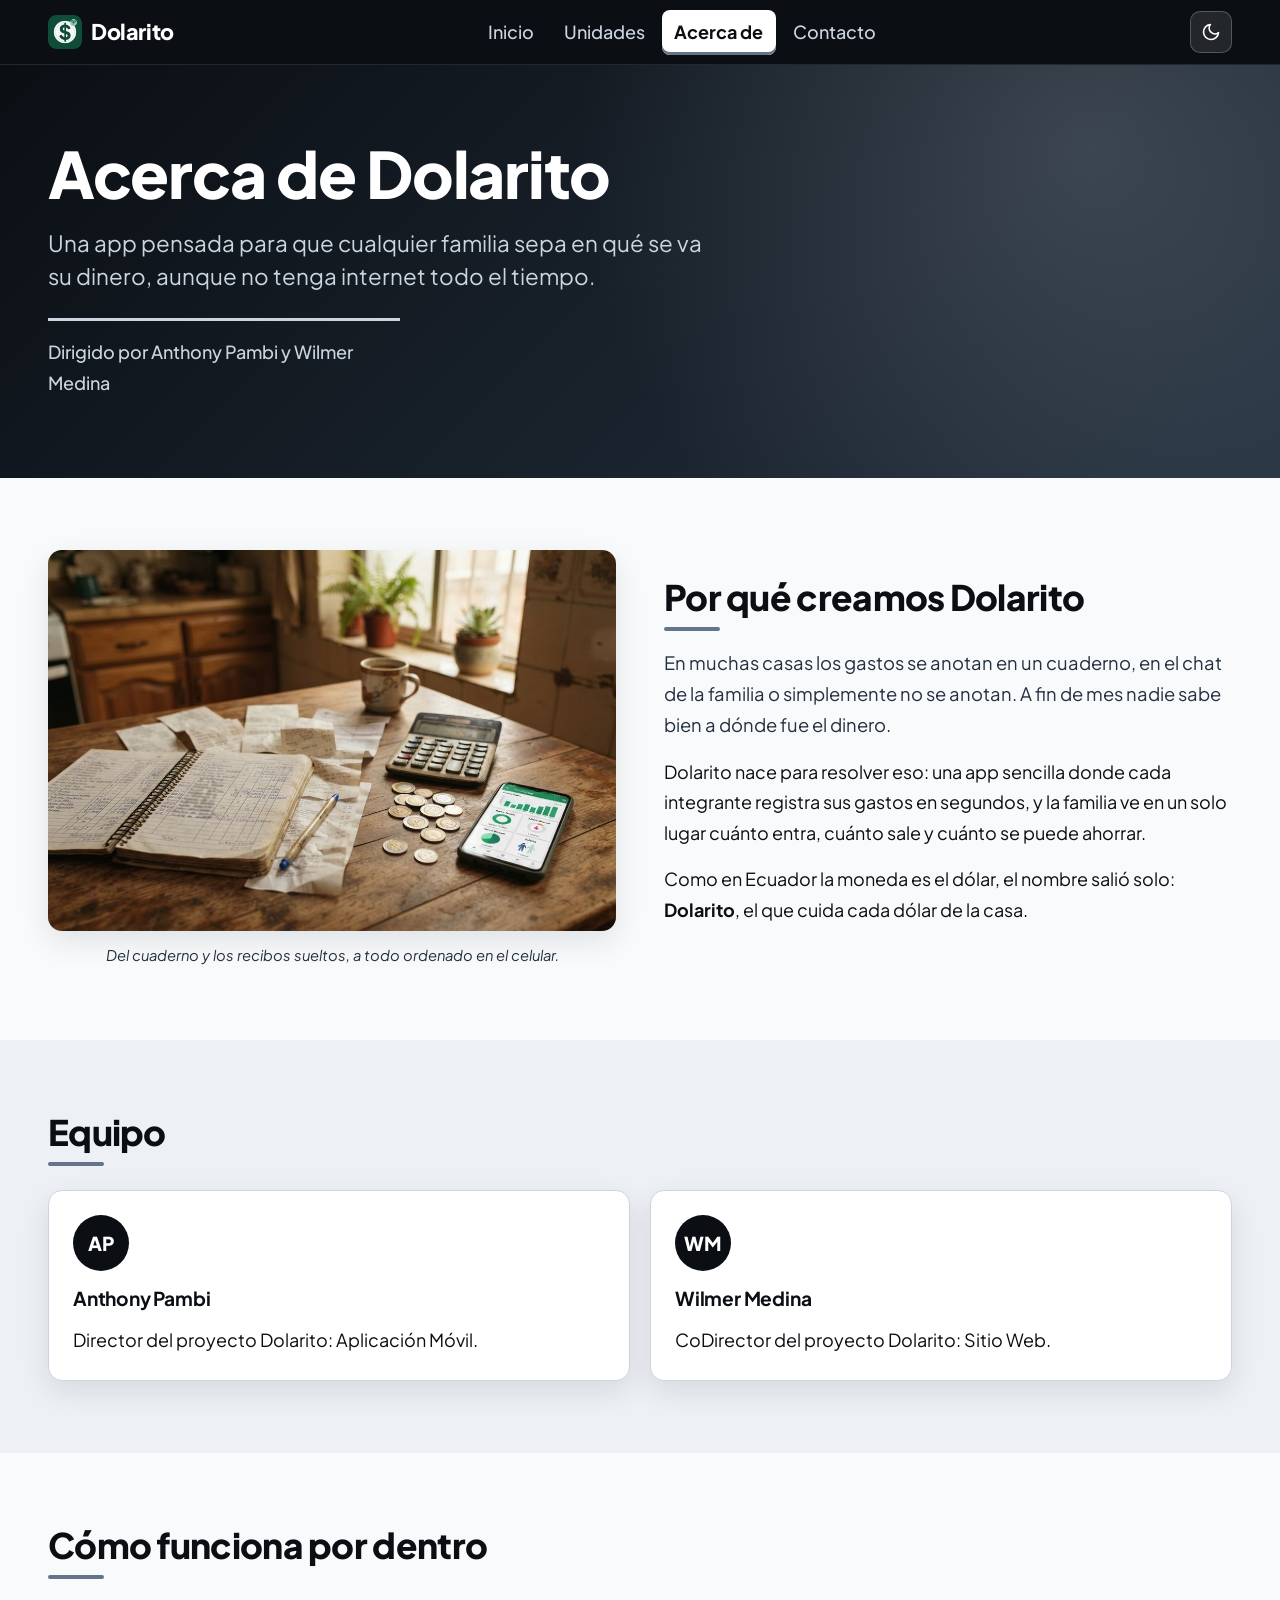
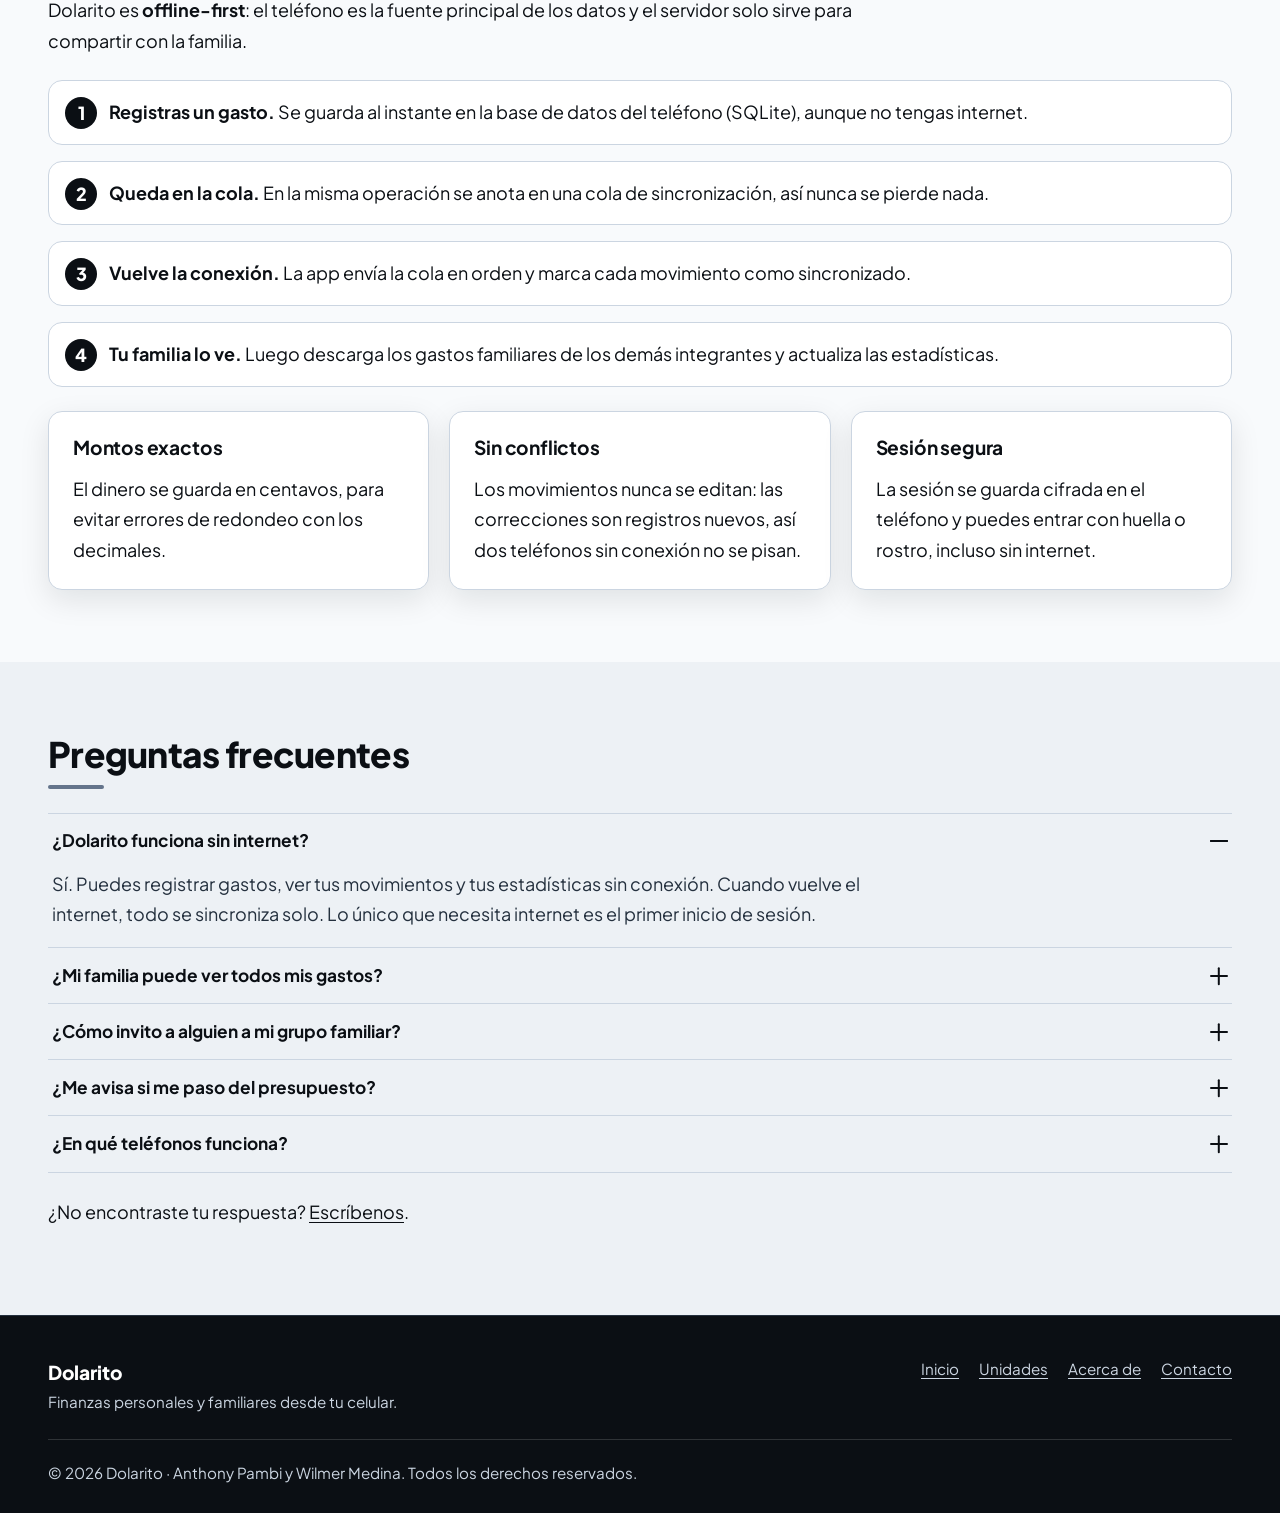
==== commit 95aed4be: "cambios en el html" ====
--- a/acerca.html
+++ b/acerca.html
@@ -110,12 +110,12 @@
                     <article class="tarjeta">
                         <div class="avatar" aria-hidden="true">AP</div>
                         <h3>Anthony Pambi</h3>
-                        <p>Director del proyecto Dolarito: aplicación móvil y sitio web.</p>
+                        <p>Director del proyecto Dolarito: Aplicación Móvil.</p>
                     </article>
                     <article class="tarjeta">
                         <div class="avatar" aria-hidden="true">WM</div>
                         <h3>Wilmer Medina</h3>
-                        <p>CoDirector del proyecto Dolarito: aplicación móvil y sitio web.</p>
+                        <p>CoDirector del proyecto Dolarito: Sitio Web.</p>
                     </article>
                 </div>
             </div>
